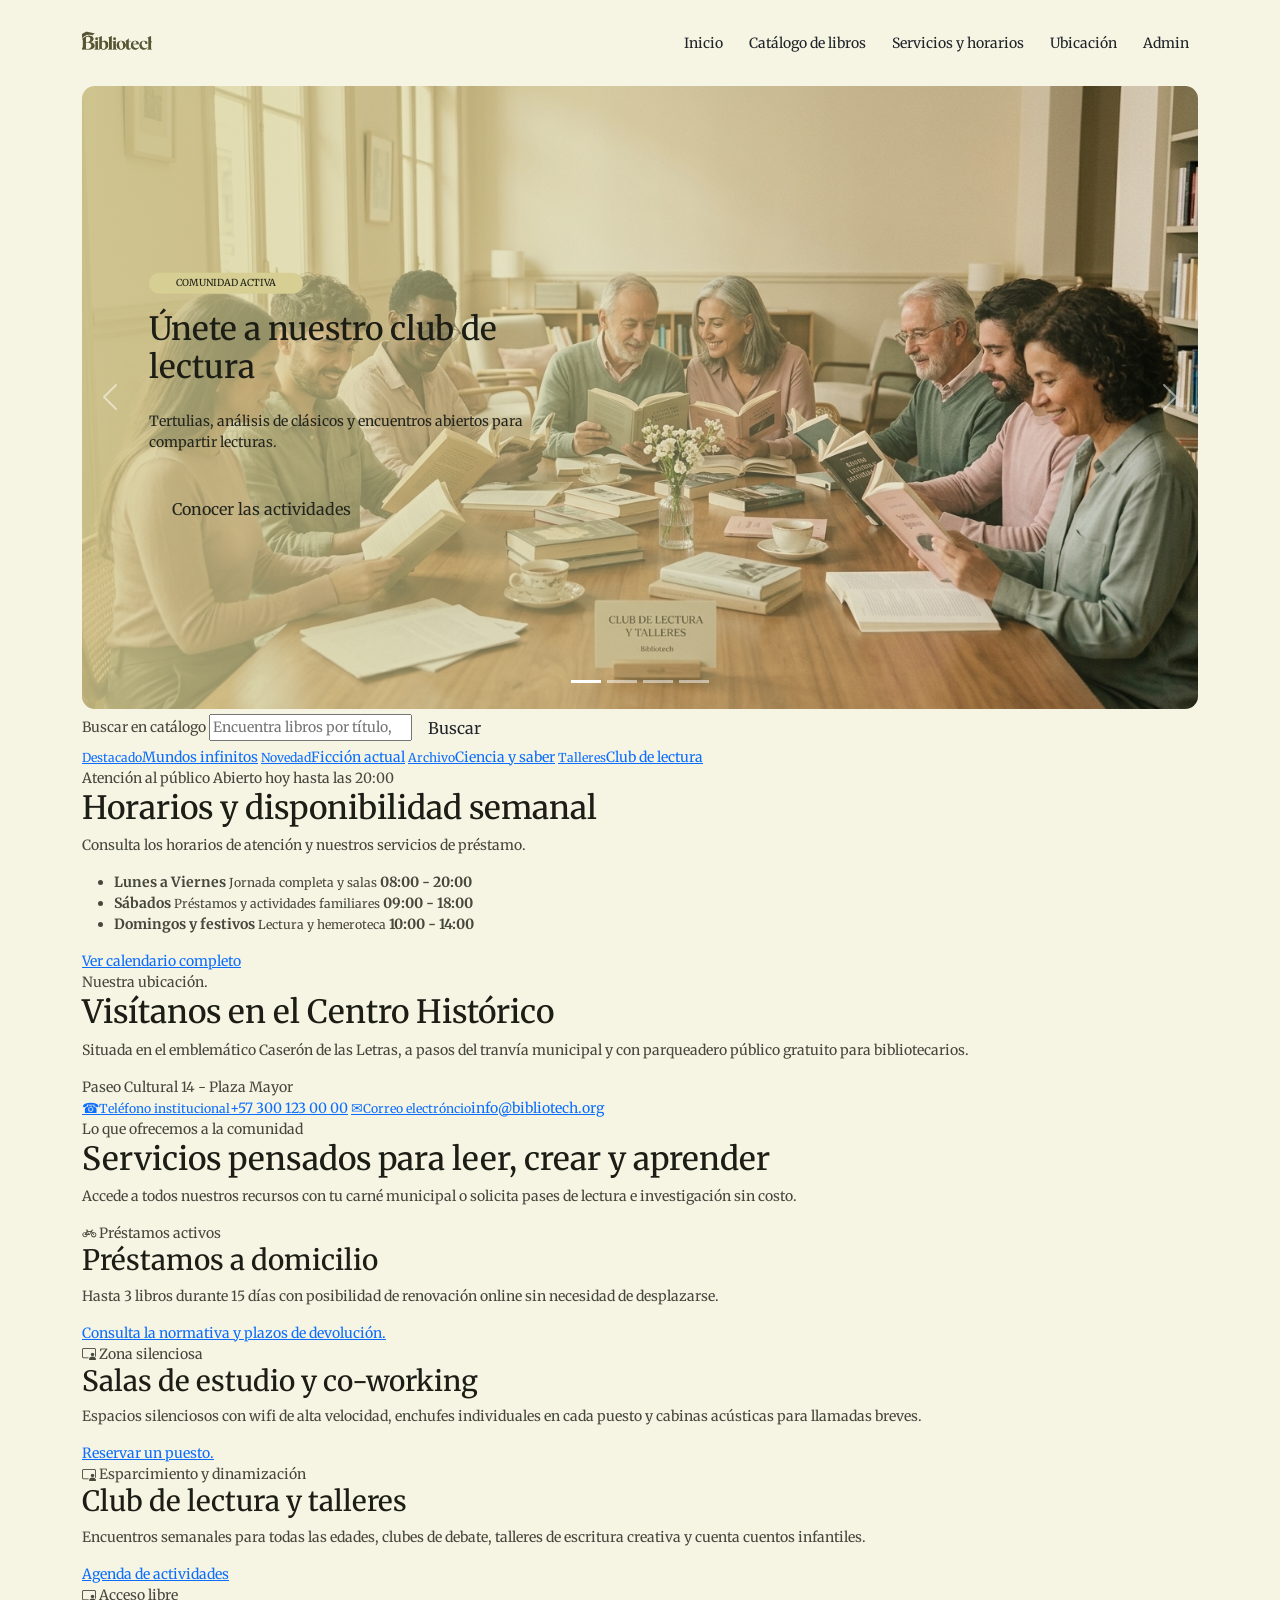
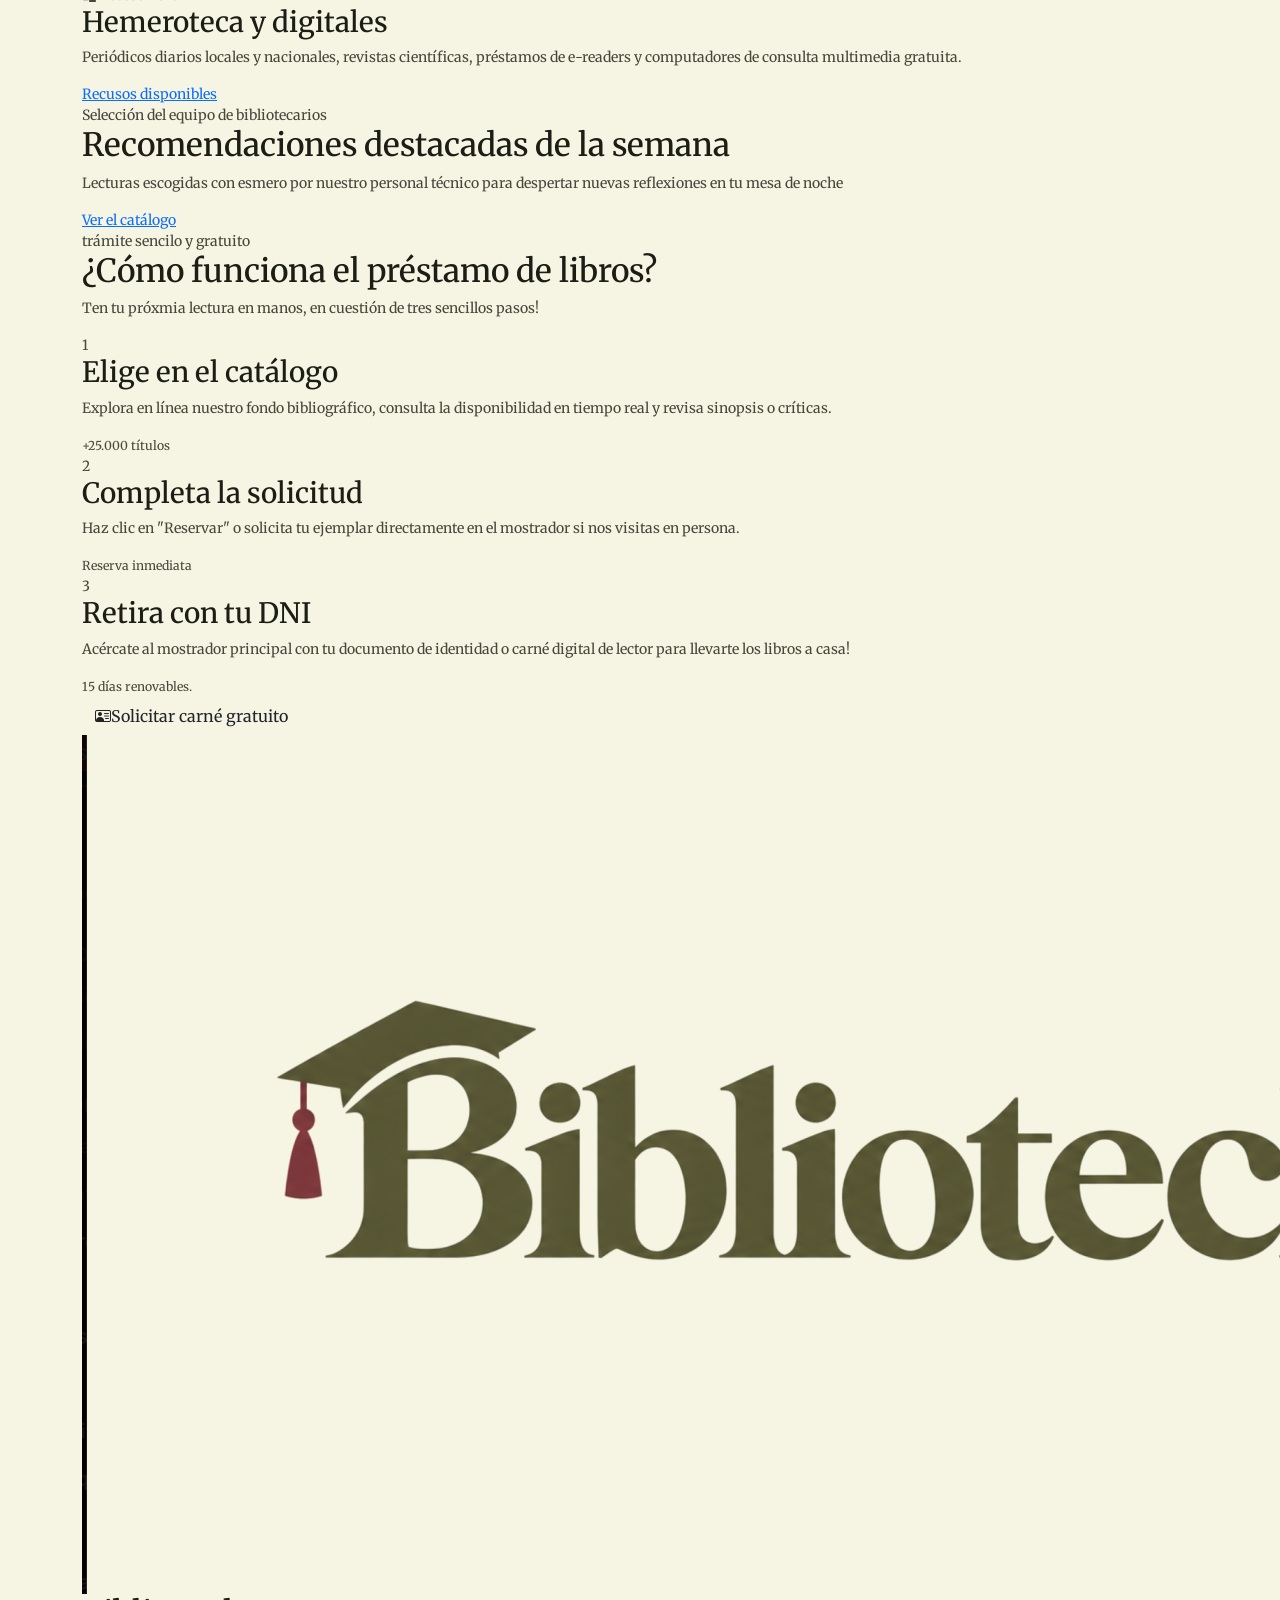
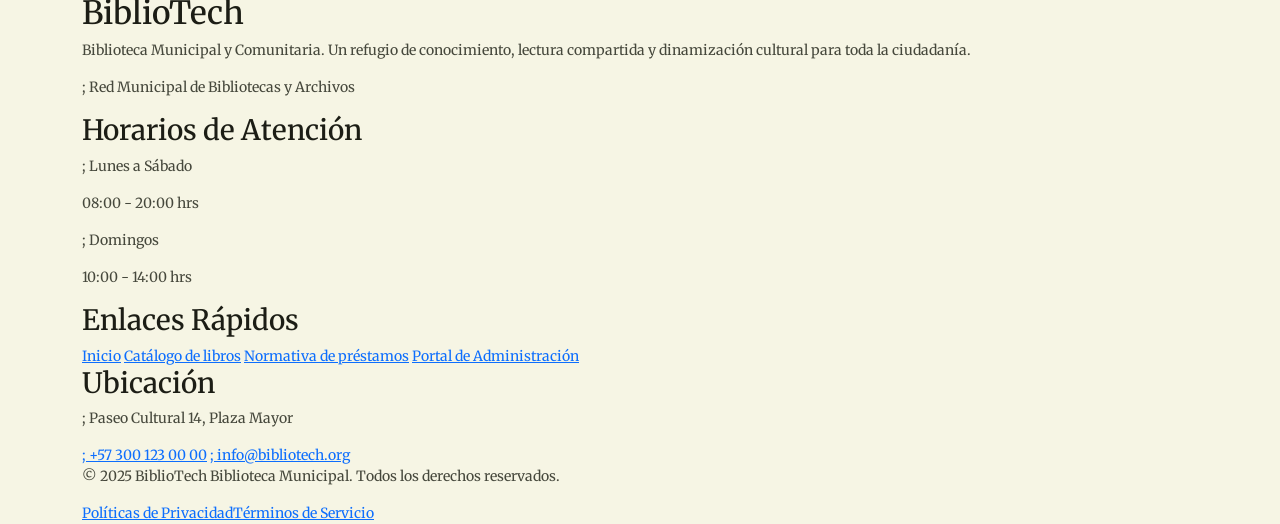
==== index.html @ 465fbd32 "styles: estilo de carrusel" ====
<!DOCTYPE html>
<html lang="es">

<head>
    <meta charset="UTF-8">
    <meta name="viewport" content="width=device-width, initial-scale=1.0">
    <meta name="description" content="Catálogo, servicios y actividades de la Biblioteca BiblioTech.">
    <link rel="stylesheet" href="https://cdn.jsdelivr.net/npm/bootstrap@5.3.8/dist/css/bootstrap.min.css">
    <link rel="stylesheet" href="https://cdn.jsdelivr.net/npm/bootstrap-icons@1.13.1/font/bootstrap-icons.min.css"><!--librería de botones-->
    <link rel="stylesheet" href="./css/index.css">
    <title>BiblioWeb | catálogo biblioteca</title>
</head>

<body>
    <header class="header">
        <nav class="navbar navbar-expand-lg">
            <div class="container">
                <a class="navbar-brand brand" href="./index.html">
                    <img src="./img/bibliotech_fondo_transparente.webp" alt="logo bibliotech">
                </a>

                <button class="navbar-toggler" type="button" data-bs-toggle="collapse"
                    data-bs-target="#navegacion-principal">
                    <span class="navbar-toggler-icon"></span><!--ICONITO DE NAVBAR-->
                </button>

                <div class="collapse navbar-collapse" id="navegacion-principal">
                    <ul class="navbar-nav ms-auto align-items-lg-center gap-lg-2">
                        <li class="nav-item">
                            <a href="#inicio" class="btn btn-sm">Inicio</a>
                        </li>
                        <li class="nav-item">
                            <a href="./pages/catalgo.html" class="btn btn-sm">Catálogo de libros</a>
                        </li>
                        <li class="nav-item">
                            <a href="#horarios" class="btn btn-sm">Servicios y horarios</a>
                        </li>
                        <li class="nav-item">
                            <a href="#ubicacion" class="btn btn-sm">Ubicación</a>
                        </li>
                        <li class="nav-item">
                            <a href="./pages/admin.html" class="btn btn-sm">Admin</a>
                        </li>
                    </ul>
                </div>
            </div>
        </nav>
    </header>

    <main>
        <section class="container seccion-ppal" id="inicio">
            <div id="carousel" data-bs-ride="carousel" class="carousel slide carousel-fade">
                <div class="carousel-indicators">
                    <button type="button" data-bs-target="#carousel" data-bs-slide-to="0" class="active" aria-current="true" aria-label="Primera imagen"></button>
                    <button type="button" data-bs-target="#carousel" data-bs-slide-to="1" aria-label="imagen 2"></button>
                    <button type="button" data-bs-target="#carousel" data-bs-slide-to="2"></button>
                    <button type="button" data-bs-target="#carousel" data-bs-slide-to="3"></button>
                    
                </div>
                <div class="carousel-inner">
                    <div class="carousel-item active">
                        <img src="./img/carrusel-i1.jpeg" alt="club de lectura" class="d-block w-100">
                        <div class="hero-contenido">
                            <span class="minititulo">Comunidad activa</span>
                            <h2>Únete a nuestro club de lectura</h2>
                            <p>Tertulias, análisis de clásicos y encuentros abiertos para compartir lecturas.</p>
                            <a href="#servicios" class="btn primary-button">Conocer las actividades</a>
                        </div>
                    </div>
                    <div class="carousel-item">
                        <img src="./img/carrusel-i2.jpeg" alt="Sala de lectura rodeada de estanterías" class="d-block w-100">
                        <div class="hero-contenido">
                            <span class="minititulo">Biblioteca para la comunidad</span>
                            <h2>Leer, aprender y compartir</h2>
                            <p>Un espacio acogedor con recursos y servicios para toda la comunidad.</p>
                            <a href="#horarios" class="btn primary-button">Consultar horarios</a>
                        </div>
                    </div>
                    <div class="carousel-item">
                        <img src="./img/carrusel-i3.jpeg" alt="Libros y una taza en una mesa de lectura" class="d-block w-100">
                        <div class="hero-contenido">
                            <span class="minititulo">Narrativa y ficción</span>
                            <h2>Grandes historias para soñar en voz alta.</h2>
                            <p>Nuevas adquisiciones literarias de autores nacionales e internacionales</p>
                            <a href="#recomendaciones" class="btn primary-button">Ver colección de ficción</a>
                        </div>
                    </div>
                    <div class="carousel-item">
                        <img src="./img/carrusel-i4.jpeg" alt="Libros abiertos en una mesa de estudio" class="d-block w-100">
                        <div class="hero-contenido">
                            <span class="minititulo">Un espacio para descubrir</span>
                            <h2>Encuentra tu próxima lectura.</h2>
                            <p>Explora el catálogo y descubre libros para todas las edades.</p>
                            <a href="#recomendaciones" class="btn primary-button">Explorar las recomendaciones</a>
                        </div>
                    </div>
                </div>

                <button class="carousel-control-prev" type="button" data-bs-target="#carousel" data-bs-slide="prev">
                    <span class="carousel-control-prev-icon" aria-hidden="true"></span>
                    
                </button>
                <button class="carousel-control-next" type="button" data-bs-target="#carousel" data-bs-slide="next">
                    <!--los data-bs-target es lo que apunta a un parámetro u otro, por ejemplo, wn este caso estamos en la sección que genera el carrusel, al principio de la sección está el parámetro data-bs-RIDE con el atributo de carousel, los data-bs-target hacen como un href cuando se le pone el # y lo refieren al ride que funciona como un id de lo que se está haciendo, idk jekj-->
                    <span class="carousel-control-next-icon" aria-hidden="true"></span>
                   
                </button>
            </div>

            <form action="./pages/catalgo.html" role="search" class="busqueda">
                <label for="catalogo" class="escondido">Buscar en catálogo</label>
                <input type="search" id="catalogo" placeholder="Encuentra libros por título, autor o materia">
                <button type="submit" class="btn primary-button">Buscar</button>
            </form>

            <div class="descubrir">
                <a href="#recomendaciones"><span><small>Destacado</small>Mundos infinitos</span></a>
                <a href="#recomendaciones"><span><small>Novedad</small>Ficción actual</span></a>
                <a href="#recomendaciones"><span><small>Archivo</small>Ciencia y saber</span></a>
                <a href="#servicios"><span><small>Talleres</small>Club de lectura</span></a>
            </div>           
        </section>

        <section class="container info" id="horarios">
            <article class="info-card">
                <div class="card-atencion-superior">
                    <span class="titulito">Atención al público</span>
                    <span class="info-estatus">Abierto hoy hasta las 20:00</span>
                    <!--Añadir estas dos líneas como span permite que en el espacio de card-atencion (el header de la tarjeta) se vean ambos en una línea, por eso mismo es que se usa span en vez de un div, por ejemplo, u otra etiqueta semántica uwu.-->
                </div>
                <h2>Horarios y disponibilidad semanal</h2>
                <p>Consulta los horarios de atención y nuestros servicios de préstamo.</p>
                <ul>
                    <li>
                        <span>
                            <strong>Lunes a Viernes</strong>
                            <small>Jornada completa y salas</small>
                        </span>
                        <strong>08:00 - 20:00</strong>
                    </li>
                    <li>
                        <span>
                            <strong>Sábados</strong>
                            <small>Préstamos y actividades familiares</small>
                        </span>
                        <strong>09:00 - 18:00</strong>
                    </li>
                    <li>
                        <span>
                            <strong>Domingos y festivos</strong>
                            <small>Lectura y hemeroteca</small>
                        </span>
                        <strong>10:00 - 14:00</strong>
                    </li>
                </ul>
                <div class="card-atencion-inferior">
                    <a href="#">Ver calendario completo</a>
                </div>
            </article>

            <article class="info-card card-d-ubicacion" id="ubicacion">
                <span class="titulito">Nuestra ubicación.</span>
                <h2>Visítanos en el Centro Histórico</h2>
                <p>Situada en el emblemático Caserón de las Letras, a pasos del tranvía municipal y con parqueadero público gratuito para bibliotecarios.</p>
                <div class="contenedor-mapa">
                    <span>Paseo Cultural 14 - Plaza Mayor</span>
                </div>
                <div class="contacto">
                    <a href="tel:+573001230000"><span class="icono-contacto">☎</span><span><small>Teléfono institucional</small>+57 300 123 00 00</span></a>
                    <a href="mailto:info@bibliotech.org"><span class="icono-contacto-mail">✉</span><span><small>Correo electróncio</small>info@bibliotech.org</span></a>
                </div>
            </article> 
        </section>

        <section class="mitad-contenido" id="servicios">
            <div class="container seccion-servicios">
                <span class="titulito">Lo que ofrecemos a la comunidad</span>
                <h2>Servicios pensados para leer, crear y aprender</h2>
                <p>Accede a todos nuestros recursos con tu carné municipal o solicita pases de lectura e investigación sin costo.</p>
                <div class="tarjetas-servicios">
                    <article class="card-servicio">
                        <span><i class="bi bi-bicycle"></i></span>
                        <span class="titulito-servicios tag-verde">Préstamos activos</span>
                        <h3>Préstamos a domicilio</h3>
                        <p>Hasta 3 libros durante 15 días con posibilidad de renovación online sin necesidad de desplazarse.</p>
                        <a href="#">Consulta la normativa y plazos de devolución.</a>
                        <!--AÑADIR UN MODAL CON NORMATIVA SIMULADAAAAAAAAAAAAAAAAAAAAAAAAAAAAAAAAAAAAAAAAAAAAAAAAAAAAAAAAAAAAAAAAAAAAAAAAAAAAAAAAAAAAAAAAAAAAAAAAAAAAAAAAAAAAAAAAAAAAAAAAAA-->
                    </article>
                    <article class="card-servicio">
                        <span><i class="bi bi-person-video3"></i></span>
                        <span class="titulito-servicios tag-amarillo">Zona silenciosa</span>
                        <h3>Salas de estudio y co-working</h3>
                        <p>Espacios silenciosos con wifi de alta velocidad, enchufes individuales en cada puesto y cabinas acústicas para llamadas breves.</p>
                        <a href="#">Reservar un puesto.</a>
                        <!--AÑADIR UN MODAL CON NORMATIVA SIMULADAAAAAAAAAAAAAAAAAAAAAAAAAAAAAAAAAAAAAAAAAAAAAAAAAAAAAAAAAAAAAAAAAAAAAAAAAAAAAAAAAAAAAAAAAAAAAAAAAAAAAAAAAAAAAAAAAAAAAAAAAA-->
                    </article>
                    <article class="card-servicio">
                        <span><i class="bi bi-person-video3"></i></span>
                        <span class="titulito-servicios tag-rosadito">Esparcimiento y dinamización</span>
                        <h3>Club de lectura y talleres</h3>
                        <p>Encuentros semanales para todas las edades, clubes de debate, talleres de escritura creativa y cuenta cuentos infantiles.</p>
                        <a href="#">Agenda de actividades</a>
                        <!--AÑADIR UN MODAL CON NORMATIVA SIMULADAAAAAAAAAAAAAAAAAAAAAAAAAAAAAAAAAAAAAAAAAAAAAAAAAAAAAAAAAAAAAAAAAAAAAAAAAAAAAAAAAAAAAAAAAAAAAAAAAAAAAAAAAAAAAAAAAAAAAAAAAA-->
                    </article>      
                    <article class="card-servicio">
                        <span><i class="bi bi-person-video3"></i></span>
                        <span class="titulito-servicios tag-nice">Acceso libre</span>
                        <h3>Hemeroteca y digitales</h3>
                        <p>Periódicos diarios locales y nacionales, revistas científicas, préstamos de e-readers y computadores de consulta multimedia gratuita.</p>
                        <a href="#">Recusos disponibles</a>
                        <!--AÑADIR UN MODAL CON NORMATIVA SIMULADAAAAAAAAAAAAAAAAAAAAAAAAAAAAAAAAAAAAAAAAAAAAAAAAAAAAAAAAAAAAAAAAAAAAAAAAAAAAAAAAAAAAAAAAAAAAAAAAAAAAAAAAAAAAAAAAAAAAAAAAAA-->
                    </article>              
                </div>
            </div>
        </section>

        <section class="container recomendaciones" id="recomendaciones">
            <span class="titulito">Selección del equipo de bibliotecarios</span>
            <div>
                <h2>Recomendaciones destacadas de la semana</h2>
                <p>Lecturas escogidas con esmero por nuestro personal técnico para despertar nuevas reflexiones en tu mesa de noche</p>
            </div>
            <a href="./pages/catalgo.html" class="link">Ver el catálogo</a>
        </section>

        <section class="container prestamos">
            <span class="titulito">trámite sencilo y gratuito</span>
            <h2>¿Cómo funciona el préstamo de libros?</h2>
            <p>Ten tu próxmia lectura en manos, en cuestión de tres sencillos pasos!</p>
            <div class="pasos">
                <article>
                    <span class="numero-paso">1</span>
                    <h3>Elige en el catálogo</h3>
                    <p>Explora en línea nuestro fondo bibliográfico, consulta la disponibilidad en tiempo real y revisa sinopsis o críticas.</p><small>+25.000 títulos</small>
                </article>
                <article>
                    <span class="numero-paso">2</span>
                    <h3>Completa la solicitud</h3>
                    <p>Haz clic en "Reservar" o solicita tu ejemplar directamente en el mostrador si nos visitas en persona.</p><small>Reserva inmediata</small>
                </article>
                <article>
                    <span class="numero-paso">3</span>
                    <h3>Retira con tu DNI</h3>
                    <p>Acércate al mostrador principal con tu documento de identidad o carné digital de lector para llevarte los libros a casa!</p><small>15 días renovables.</small>
                </article>
            </div>
            <a href="#" class="btn primary-button"><i class="bi bi-person-vcard"></i>Solicitar carné gratuito</a>
        </section>
    </main>

    <!--ARREGLAR ESTE FOOTER PARA QUE QUEDE LINDOOOOOOOOOOOOO-->
    <footer class="site-footer" id="footer">
        <div class="container">
            <div class="footer-grid">
                <div class="footer-about">
                    <h2 class="footer-brand"><img src="./img/bibliotech_fondo_transparente.webp" alt=""> BiblioTech</h2>
                    <p>Biblioteca Municipal y Comunitaria. Un refugio de conocimiento, lectura compartida y dinamización cultural para toda la ciudadanía.</p>
                    <!--Incluir un iconito de check y luego la letra a continuación-->
                    <p class="network-note">; Red Municipal de Bibliotecas y Archivos</p>
                </div>
                <div>
                    <h3>Horarios de Atención</h3>
                    <!--Iconito de reloj-->
                    <p class="footer-label">; Lunes a Sábado</p>
                    <p>08:00 - 20:00 hrs</p>
                    <!--iconito de reloj dasi-->
                    <p class="footer-label">; Domingos</p>
                    <p>10:00 - 14:00 hrs</p>
                </div>
                <div>
                    <h3>Enlaces Rápidos</h3>
                    <a href="#inicio">Inicio</a>
                    <a href="./pages/catalgo.html">Catálogo de libros</a>
                    <a href="#horarios">Normativa de préstamos</a>
                    <a href="./pages/admin.html">Portal de Administración</a>
                </div>
                <div>
                    <h3>Ubicación</h3>
                    <!--iconito de ubicación-->
                    <p>; Paseo Cultural 14, Plaza Mayor</p>
                    <!--iconito de teléfono-->
                    <a href="tel:+573001230000">; +57 300 123 00 00</a>
                    <!--iconito de mail-->
                    <a href="mailto:info@bibliotech.org">; info@bibliotech.org</a>
                </div>
            </div>
            <div class="footer-bottom">
                <!--Iconito de copyright seguido del siguiente texto-->
                <p>© 2025 BiblioTech Biblioteca Municipal. Todos los derechos reservados.</p>
                <div><a href="#">Políticas de Privacidad</a><a href="#">Términos de Servicio</a></div>
            </div>
        </div>
    </footer>

    <script src="https://cdn.jsdelivr.net/npm/bootstrap@5.3.8/dist/js/bootstrap.bundle.min.js"></script> <!--Según la guía que seguí, este script sirve para que el menú móvil y el carrusel funcionen normalmente-->
</body>

</html>
---- css/index.css ----
@import url(./base.css);

*{
    box-sizing: border-box;
}

body {
    background-color: var(--fondo-general);
    color: var(--texto-parrafos);
    font-family: var(--fuente-titulos), var(--fuente-texto);
    font-size: 14px;
}

h1,h2,h3 {
    color:var(--texto-titulos);
    font-family: var(--fuente-titulos);
    font-weight: 500;
}

p {
    color: var(--texto-parrafos);
}

.brand {
    display: inline-flex;
    align-items: center;
    gap: 0.3rem;
    color: var(--color-primario);
    font-family: var(--fuente-titulos);
    font-size: 1rem;
}

.brand:hover {
    color: var(--color-neutro);
}

.brand img {
    display: block;
    width: 70px;
    height: 60px;
    object-fit: cover;    
}

.btn.btn-sm:hover { /*--------------ESTILO COMÚN-------------*/
    background-color: var(--boton-principal);
    border-radius: 90px;
    color: var(--boton-principal-texto);
}

/*#carousel .hero-contenido {
    border-radius: 0.8rem;
    box-shadow: 0 0.5rem 1.2rem var(--color-neutro);
    overflow: hidden;
}*/

#carousel {
    border-radius: 0.8rem;
    overflow:hidden;
}

#carousel .carousel-item{
    position: relative;
}

#carousel .carousel-item::after{ /*--Este estilo otorga un efecto visual al final de cada carrusel item*/
    content:"";
    position: absolute; /*Si tuviera posición relativa no se vería el degradado */
    z-index:1;
    inset:0; /*este atributo hace el elemento ocupe todo el área que lo contiene*/
    background: linear-gradient(
        90deg,
        color-mix(in srgb, var(--color-secundario)80%, transparent) 0%,
        color-mix(in srgb, var(--color-secundario)50%, transparent) 43%,
        transparent 100%
    );
}

#carousel .hero-contenido {
    position:absolute;
    z-index:2;
    top:50%;
    left:6%;
    width: min(80%, 32rem);
    transform: translateY(-50%);
    color: var(--texto-titulos);
}

#carousel .hero-contenido .minititulo {
    font-weight: 700px;
    background-color: var(--color-secundario);
    text-transform: uppercase;
    font-size: 0.6rem;
    border-radius: 1.5rem;
    position:relative;
    z-index:2;
    top:5px;
    width: min(30%, 50rem);
    padding-top: 0.2rem;
    padding-bottom: 0.2rem;
    text-align: center;
    transform: translateY(-100%);
    color: var(--texto-titulos);
}

#carousel .hero-contenido h2{
    font-weight: 200px;
    position:relative;
    z-index:2;
    top: 20px;
    width: min(80%, 32rem);
    transform: translateY(-25%);
    color: var(--texto-titulos);
    margin-bottom: min(5%, 15rem);
}

#carousel .hero-contenido p {
    font-weight: 200px;
    position:relative;
    z-index:2;
    top: 20px;
    width: min(80%, 32rem);
    transform: translateY(-50%);
    color: var(--color-neutro);
}

#carousel .hero-contenido .btn.primary-button {
    font-weight: 777px;
    position:relative;
    z-index:2;
    top: 20px;
    left: 10%;
    /*width: min(80%, 32rem);*/
    width: auto;
    transform: translateY(-80%);
    transform: translateX(-20%);
    color: var(--color-neutro);
}

#carousel .hero-contenido .btn.primary-button:hover {
    font-weight: 888px;
    position:relative;
    z-index:2;
    top: 20px;
    left: 10%;
    width: auto;
    transform: translateY(-80%);
    transform: translateX(-20%);
    color: var(--color-secundario);
    background: linear-gradient(90deg, var(--boton-oscuro));
    border-radius: 999px;
}

.carousel-control-prev, .carousel-control-next {
    width: 5%;
}
.minititulo {
    display: inline-block;
    color: var(--boton-principal-texto);
    background-color: var(--);
}
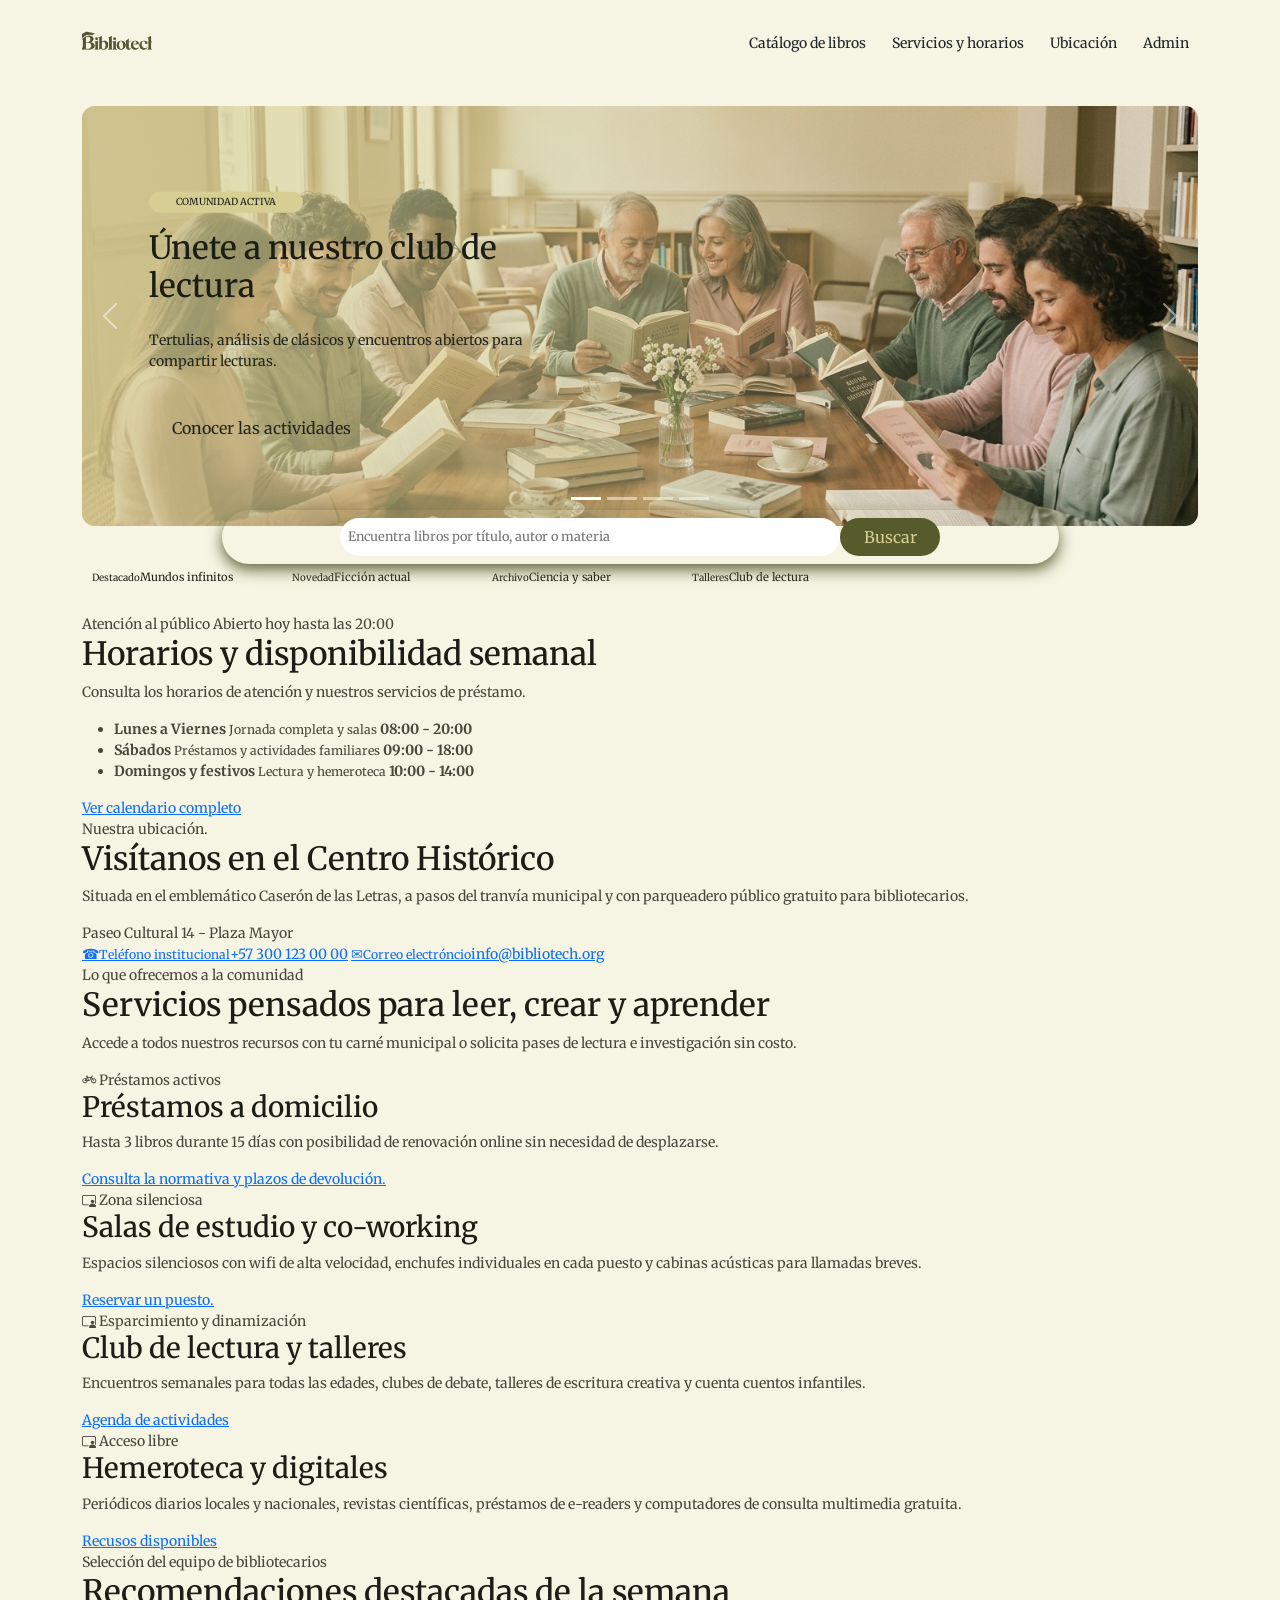
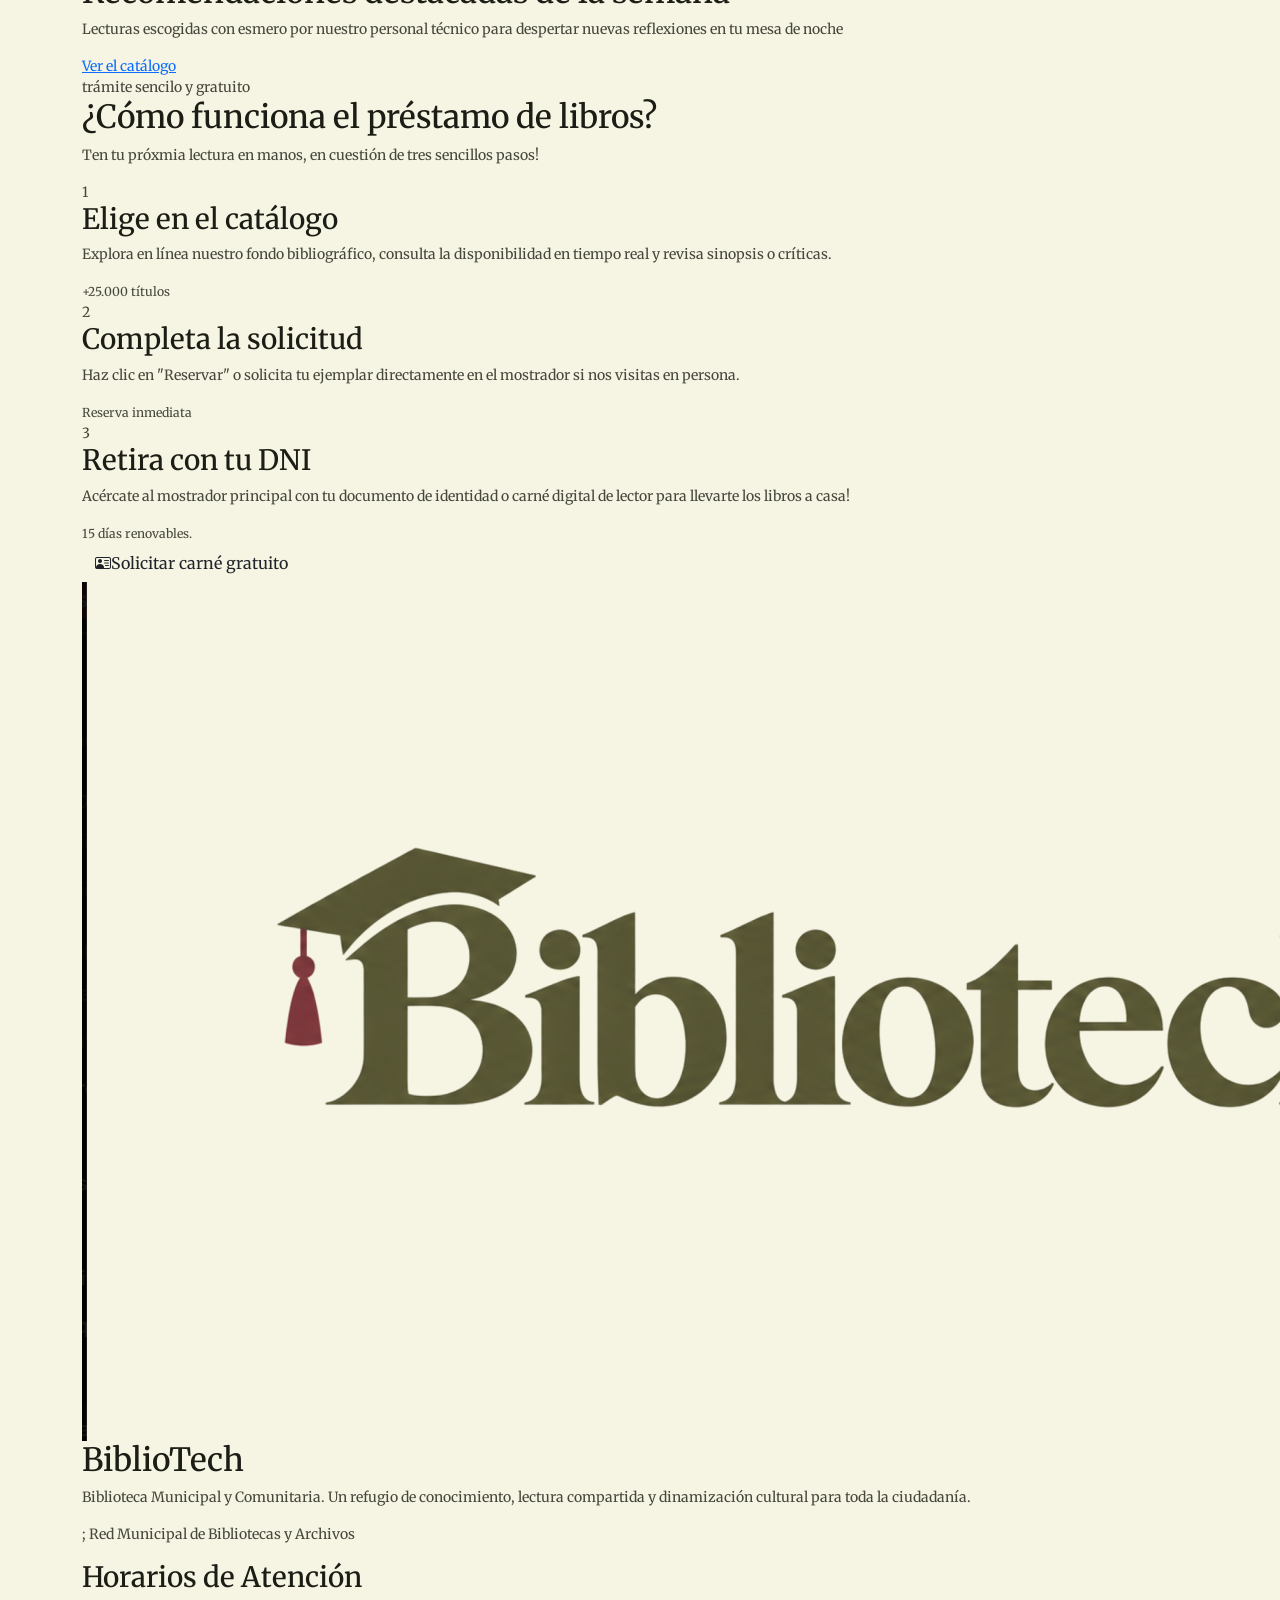
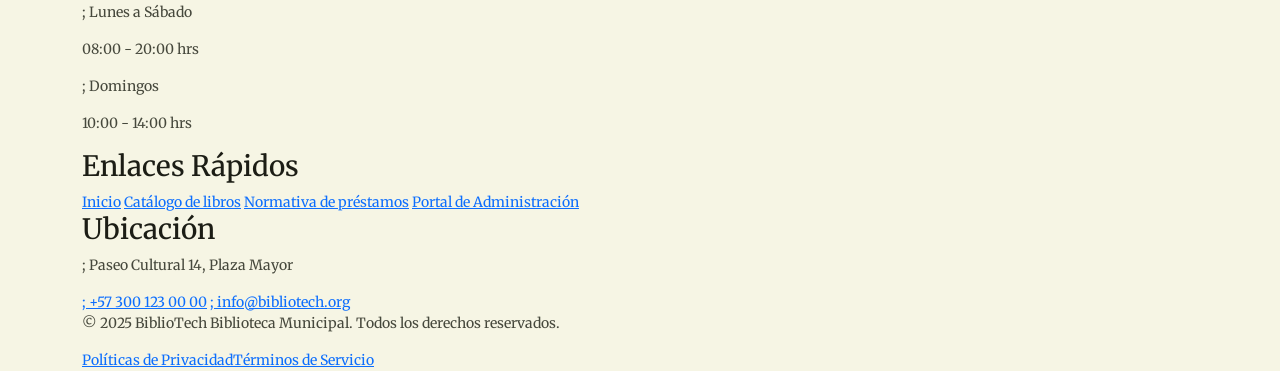
==== commit 78180769: "feat: modificar navbar de inicio" ====
--- a/index.html
+++ b/index.html
@@ -26,9 +26,9 @@
 
                 <div class="collapse navbar-collapse" id="navegacion-principal">
                     <ul class="navbar-nav ms-auto align-items-lg-center gap-lg-2">
-                        <li class="nav-item">
+                        <!--<li class="nav-item">
                             <a href="#inicio" class="btn btn-sm">Inicio</a>
-                        </li>
+                        </li>-->
                         <li class="nav-item">
                             <a href="./pages/catalgo.html" class="btn btn-sm">Catálogo de libros</a>
                         </li>
@@ -98,7 +98,7 @@
 
                 <button class="carousel-control-prev" type="button" data-bs-target="#carousel" data-bs-slide="prev">
                     <span class="carousel-control-prev-icon" aria-hidden="true"></span>
-                    
+                    <!--si este span no se escribe tal cual, no aparecerán las flechitas de control para pasar la diapositiva.-->
                 </button>
                 <button class="carousel-control-next" type="button" data-bs-target="#carousel" data-bs-slide="next">
                     <!--los data-bs-target es lo que apunta a un parámetro u otro, por ejemplo, wn este caso estamos en la sección que genera el carrusel, al principio de la sección está el parámetro data-bs-RIDE con el atributo de carousel, los data-bs-target hacen como un href cuando se le pone el # y lo refieren al ride que funciona como un id de lo que se está haciendo, idk jekj-->
@@ -108,7 +108,6 @@
             </div>
 
             <form action="./pages/catalgo.html" role="search" class="busqueda">
-                <label for="catalogo" class="escondido">Buscar en catálogo</label>
                 <input type="search" id="catalogo" placeholder="Encuentra libros por título, autor o materia">
                 <button type="submit" class="btn primary-button">Buscar</button>
             </form>
--- a/css/index.css
+++ b/css/index.css
@@ -41,6 +41,11 @@
     object-fit: cover;    
 }
 
+.seccion-ppal {
+    padding-top:1.25rem;
+    padding-bottom: 1.5rem;
+}
+
 .btn.btn-sm:hover { /*--------------ESTILO COMÚN-------------*/
     background-color: var(--boton-principal);
     border-radius: 90px;
@@ -60,6 +65,13 @@
 
 #carousel .carousel-item{
     position: relative;
+}
+
+#carousel .carousel-item img {
+    display: block;
+    width: 100%;
+    height: 420px;
+    object-fit: cover; /*este atributo mantiene las proporciones de cada imagen y recorta lo que no quepa */
 }
 
 #carousel .carousel-item::after{ /*--Este estilo otorga un efecto visual al final de cada carrusel item*/
@@ -159,3 +171,54 @@
     background-color: var(--);
 }
 
+.busqueda {
+    position: relative; /*Este atributo permite que se efectúe el z-index 3, si no se pone el position relative, aunque se ponga el z-index aún se va a ver por detrás del carrusel*/
+    z-index: 3;
+    width: 75%;
+    box-shadow: 0 0.35rem 0.9rem var(--indicador-activo);
+    margin: -1rem auto 0;
+    padding: 0.5rem;
+    border: none;
+    border-radius: 999px;
+    display: flex;
+    justify-content: center;
+}
+
+.busqueda input {
+    border: none;
+    border-radius: 999px;
+    padding: 0.5rem;
+    color: var(--color-neutro);
+    font-size: 0.8rem;
+    width: min(500px, 85%);
+}
+
+.busqueda button {
+    background-color: var(--boton-oscuro);
+    border-radius: 999px;
+    color: var(--color-secundario);
+    width: min(100px, 20%);
+}
+
+.busqueda button:hover {
+    background-color: var(--boton-principal-texto);
+    border-radius: 999px;
+    color: var(--boton-principal);
+    width: 25%;
+}
+
+.descubrir {
+    display:grid;
+    grid-template-columns: repeat(4, minmax(0, 1fr));
+    width: min(800px, 95%);
+}
+
+.descubrir a {
+    display: flex;
+    align-items: center;
+    gap: 0.45rem;
+    padding: 0.3rem 0.65rem;
+    color: var(--color-neutro);
+    font-size: 0.7rem;
+    text-decoration: none;/*VOY AQUIIIII*/
+}
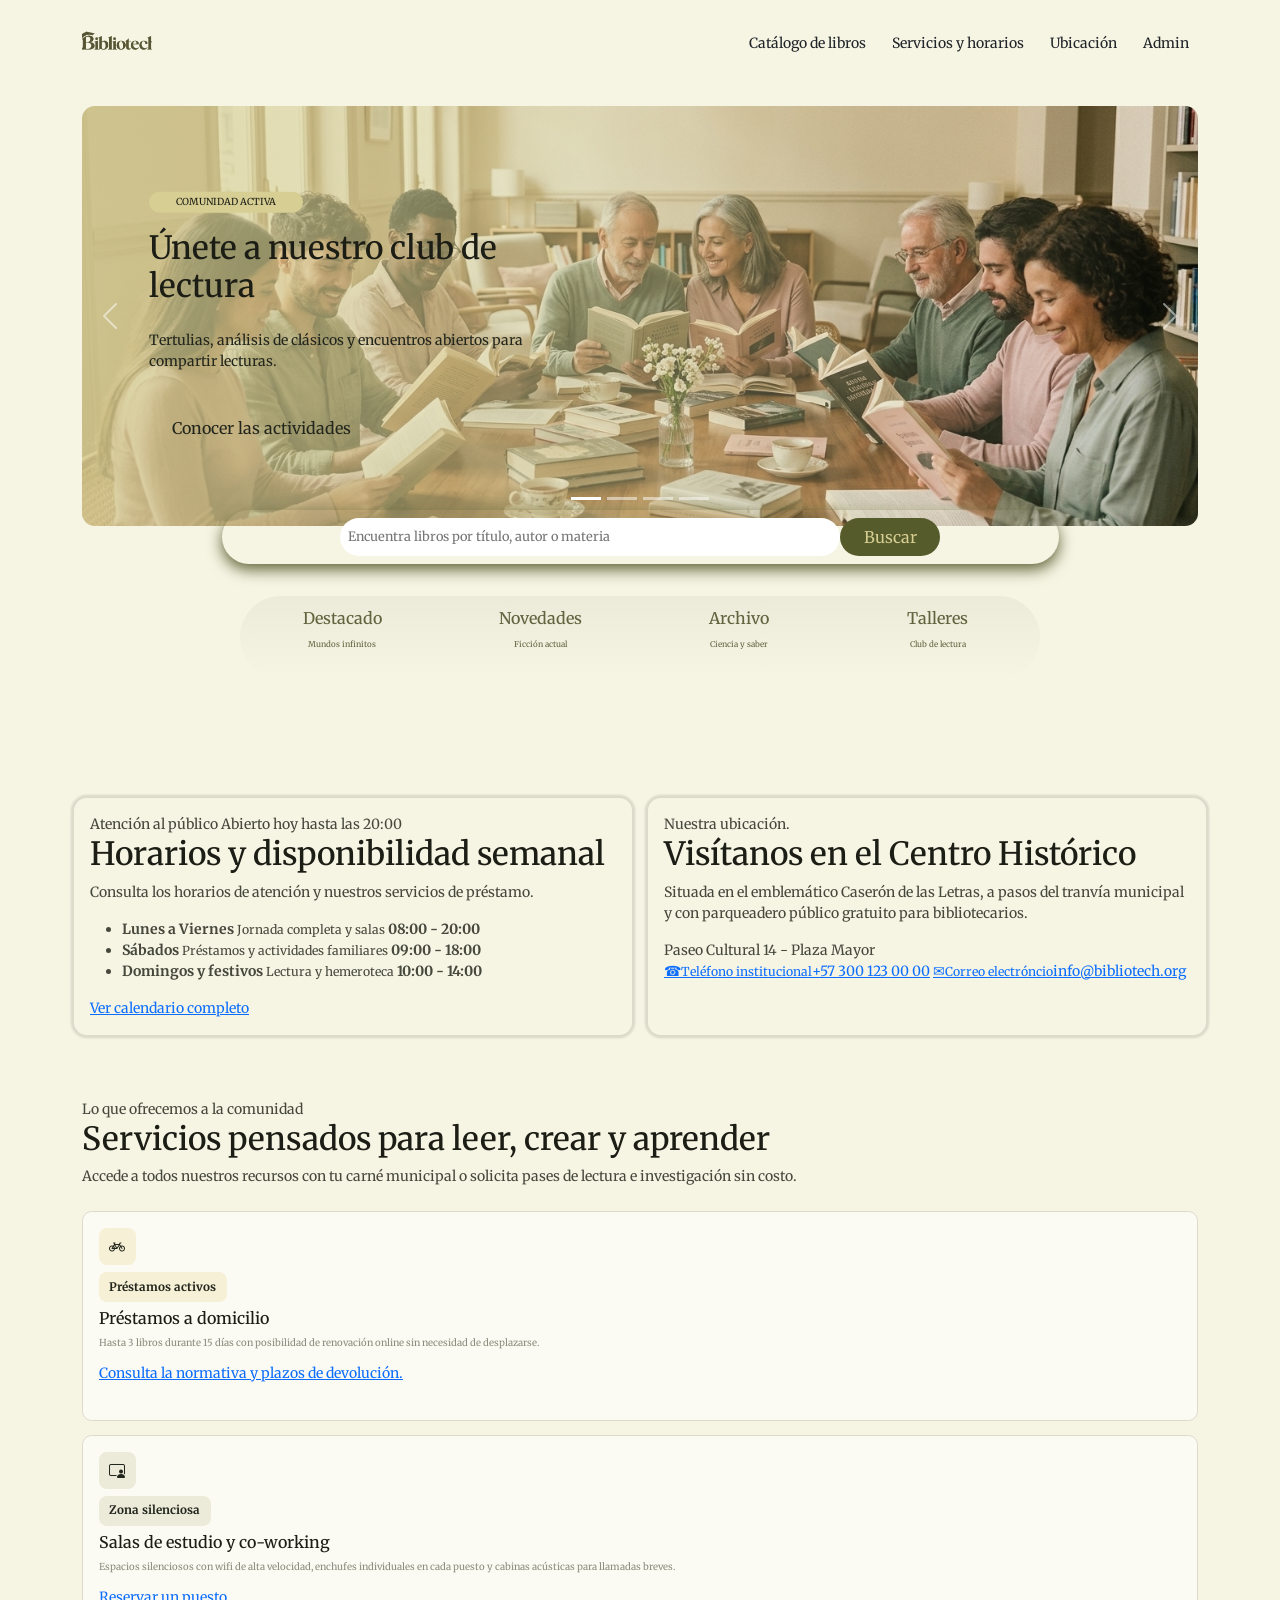
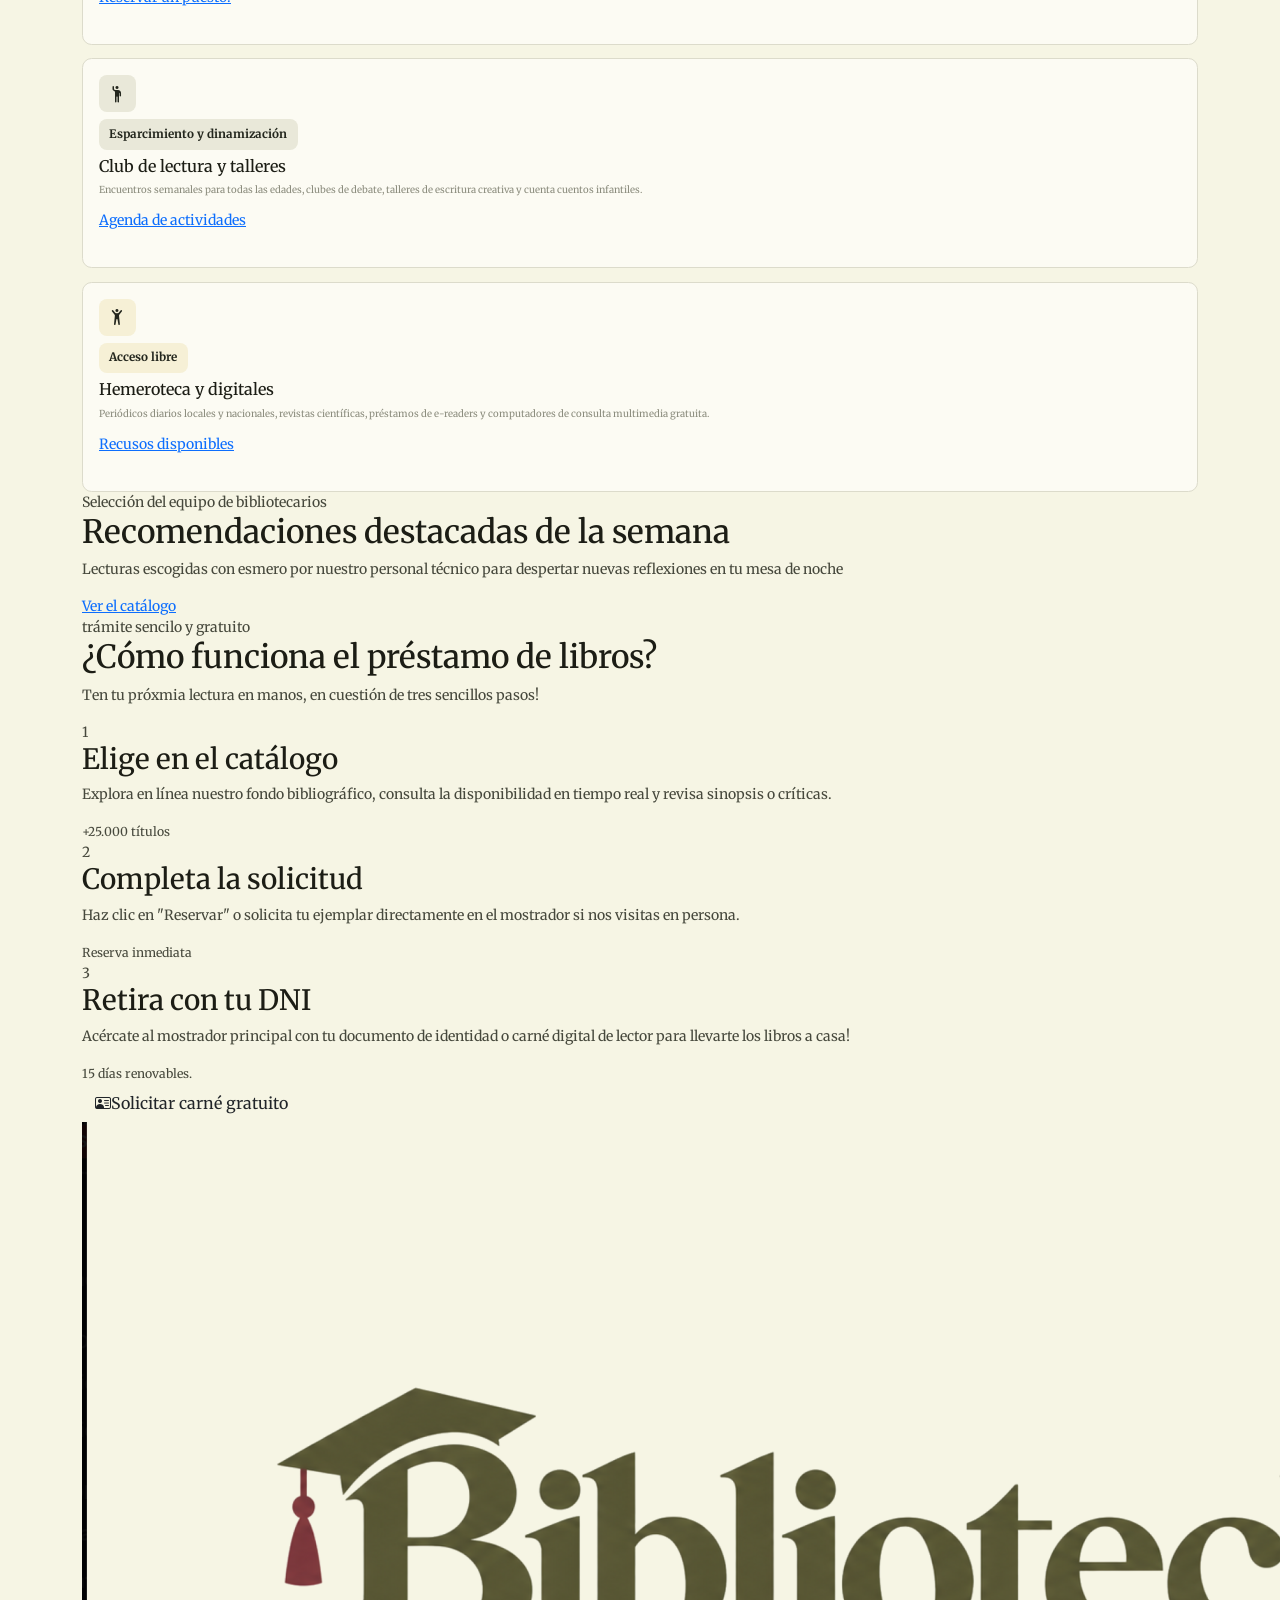
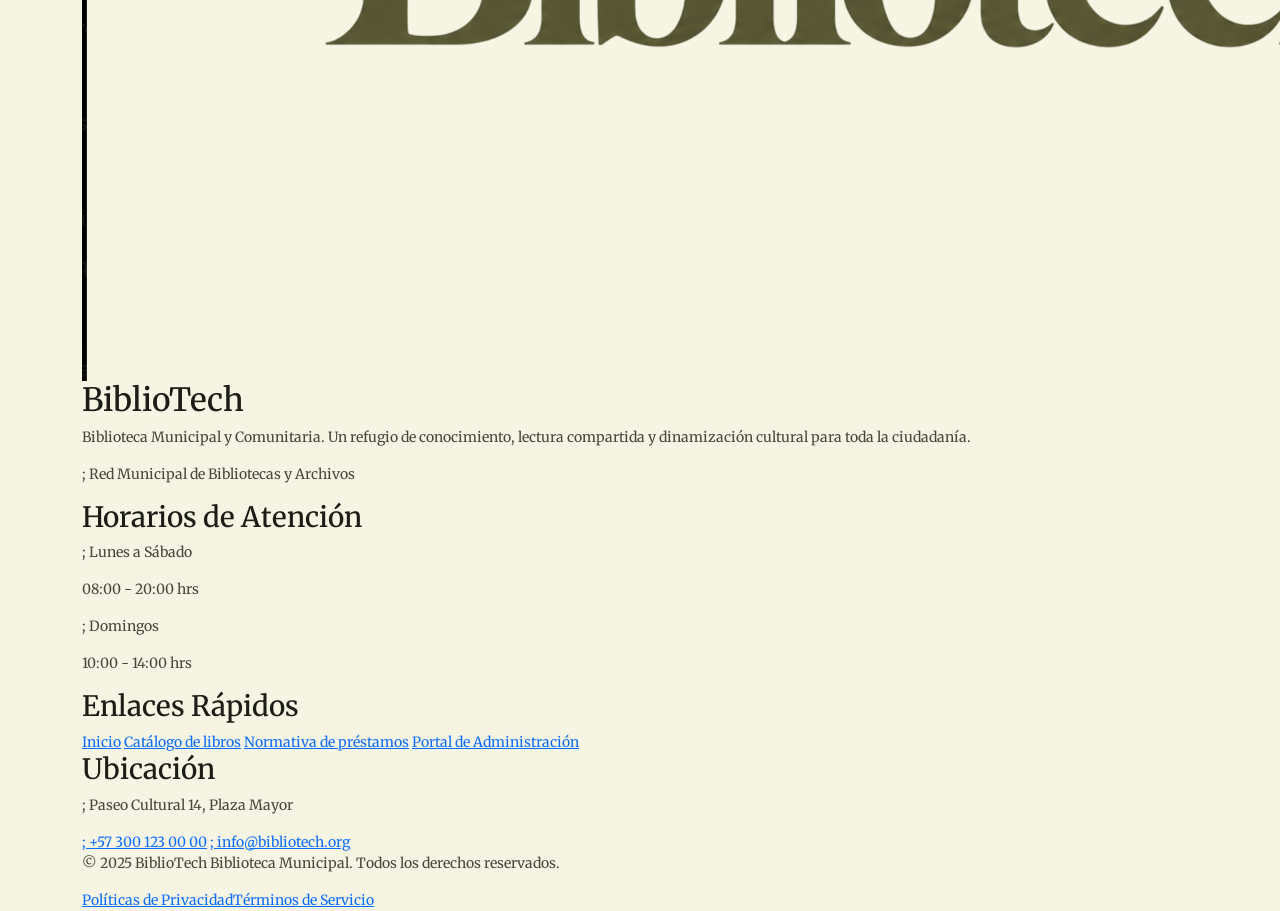
==== commit bb1c9db7: "feat: -" ====
--- a/index.html
+++ b/index.html
@@ -113,10 +113,22 @@
             </form>
 
             <div class="descubrir">
-                <a href="#recomendaciones"><span><small>Destacado</small>Mundos infinitos</span></a>
-                <a href="#recomendaciones"><span><small>Novedad</small>Ficción actual</span></a>
-                <a href="#recomendaciones"><span><small>Archivo</small>Ciencia y saber</span></a>
-                <a href="#servicios"><span><small>Talleres</small>Club de lectura</span></a>
+                <article>
+                    <a href="#recomendaciones"><h3>Destacado</h3></a>
+                    <p>Mundos infinitos</p>
+                </article>
+                <article>
+                    <a href="#recomendaciones"><h3>Novedades</h3></a>
+                    <p>Ficción actual</p>
+                </article>
+                <article>
+                    <a href="#recomendaciones"><h3>Archivo</h3></a>
+                    <p>Ciencia y saber</p>
+                </article>
+                <article>
+                    <a href="#servicios"><h3>Talleres</h3></a>
+                    <p>Club de lectura</p>
+                </article>
             </div>           
         </section>
 
@@ -178,7 +190,7 @@
                 <p>Accede a todos nuestros recursos con tu carné municipal o solicita pases de lectura e investigación sin costo.</p>
                 <div class="tarjetas-servicios">
                     <article class="card-servicio">
-                        <span><i class="bi bi-bicycle"></i></span>
+                        <span class="iconos"><i class="bi bi-bicycle"></i></span>
                         <span class="titulito-servicios tag-verde">Préstamos activos</span>
                         <h3>Préstamos a domicilio</h3>
                         <p>Hasta 3 libros durante 15 días con posibilidad de renovación online sin necesidad de desplazarse.</p>
@@ -186,7 +198,7 @@
                         <!--AÑADIR UN MODAL CON NORMATIVA SIMULADAAAAAAAAAAAAAAAAAAAAAAAAAAAAAAAAAAAAAAAAAAAAAAAAAAAAAAAAAAAAAAAAAAAAAAAAAAAAAAAAAAAAAAAAAAAAAAAAAAAAAAAAAAAAAAAAAAAAAAAAAA-->
                     </article>
                     <article class="card-servicio">
-                        <span><i class="bi bi-person-video3"></i></span>
+                        <span class="iconos"><i class="bi bi-person-video3"></i></span>
                         <span class="titulito-servicios tag-amarillo">Zona silenciosa</span>
                         <h3>Salas de estudio y co-working</h3>
                         <p>Espacios silenciosos con wifi de alta velocidad, enchufes individuales en cada puesto y cabinas acústicas para llamadas breves.</p>
@@ -194,7 +206,7 @@
                         <!--AÑADIR UN MODAL CON NORMATIVA SIMULADAAAAAAAAAAAAAAAAAAAAAAAAAAAAAAAAAAAAAAAAAAAAAAAAAAAAAAAAAAAAAAAAAAAAAAAAAAAAAAAAAAAAAAAAAAAAAAAAAAAAAAAAAAAAAAAAAAAAAAAAAA-->
                     </article>
                     <article class="card-servicio">
-                        <span><i class="bi bi-person-video3"></i></span>
+                        <span class="iconos"><i class="bi bi-person-raised-hand"></i></span>
                         <span class="titulito-servicios tag-rosadito">Esparcimiento y dinamización</span>
                         <h3>Club de lectura y talleres</h3>
                         <p>Encuentros semanales para todas las edades, clubes de debate, talleres de escritura creativa y cuenta cuentos infantiles.</p>
@@ -202,7 +214,7 @@
                         <!--AÑADIR UN MODAL CON NORMATIVA SIMULADAAAAAAAAAAAAAAAAAAAAAAAAAAAAAAAAAAAAAAAAAAAAAAAAAAAAAAAAAAAAAAAAAAAAAAAAAAAAAAAAAAAAAAAAAAAAAAAAAAAAAAAAAAAAAAAAAAAAAAAAAA-->
                     </article>      
                     <article class="card-servicio">
-                        <span><i class="bi bi-person-video3"></i></span>
+                        <span class="iconos"><i class="bi bi-person-arms-up"></i></span>
                         <span class="titulito-servicios tag-nice">Acceso libre</span>
                         <h3>Hemeroteca y digitales</h3>
                         <p>Periódicos diarios locales y nacionales, revistas científicas, préstamos de e-readers y computadores de consulta multimedia gratuita.</p>
--- a/css/index.css
+++ b/css/index.css
@@ -181,7 +181,7 @@
     border: none;
     border-radius: 999px;
     display: flex;
-    justify-content: center;
+    justify-content: center; /*Si no se invoca el display flex antes de esta instrucción, no funciona D: */
 }
 
 .busqueda input {
@@ -208,17 +208,158 @@
 }
 
 .descubrir {
+    margin: 2rem auto;
     display:grid;
     grid-template-columns: repeat(4, minmax(0, 1fr));
     width: min(800px, 95%);
-}
-
-.descubrir a {
+    border-radius: 99px;
+    background: linear-gradient(var(--fondo-etiquetas), var(--fondo-general));
+    padding: 0.5rem 0.2rem;
+}
+
+.descubrir article{
+    width: 100%;
+    text-align: center;
+}
+.descubrir article h3 {
     display: flex;
     align-items: center;
-    gap: 0.45rem;
+    gap: 0.5rem;
     padding: 0.3rem 0.65rem;
     color: var(--color-neutro);
-    font-size: 0.7rem;
-    text-decoration: none;/*VOY AQUIIIII*/
+    font-size: medium;
+    color: var(--boton-principal);
+    justify-content: center;
+    margin-inline: auto;
+}
+
+.descubrir article h3:hover {
+    display: flex;
+    align-items: center;
+    gap: 0.5rem;
+    padding: 0.3rem 0.65rem;
+    color: var(--color-neutro);
+    font-size: small;
+    color: var(--boton-principal-texto);
+    background-color: var(--boton-principal);
+    width: 100px;
+    border-radius: 999px;
+    transition: 1s;
+}
+
+.descubrir article a {
+    display:block;
+    text-decoration: none;
+}
+
+.descubrir article a:hover h3 {
+    width: 100px;
+    justify-content: center;
+}
+
+.descubrir article p {
+    display: flex;
+    align-items: center;
+    gap: 0.5rem;
+    padding: 0.3rem 0.65rem;
+    color: var(--color-neutro);
+    font-size: 0.5rem;
+    color: var(--boton-principal);
+    margin-top: -0.5rem;
+    justify-content: center;
+}
+
+.info {
+    display:grid;
+    grid-template-columns: repeat(2, minmax(0,1fr));
+    gap: 1rem;
+    padding: 1rem 0.25rem;
+    margin-top: 3rem;
+    margin-bottom: 3rem;
+}
+
+/*SECCIÓN DE INFORMACIÓNNNNNNNNNNNNNN*/
+.info-card {
+    min-width: 0;
+    padding: 1rem;
+    box-shadow: 0 0 0.12rem 0.2rem var(--borde);/*VOY AQUIIIIII*/
+    border: none;
+    border-radius: 0.8rem;
+}
+
+/*SECCIÓN DE SERVICIOOOOOOOOOOOOOOOSSSS*/
+
+.tarjetas-servicios {
+    display:grid;
+    grid-template-columns: repeat(4, minmax (0, 1fr));
+    gap: 0.85rem;
+    margin-top: 1.5rem;
+}
+
+.card-servicio {
+    display:flex;
+    min-height: 210px;
+    flex-direction: column;
+    align-items: flex-start;
+    padding: 1rem;
+    border: 1px solid var(--borde);
+    border-radius: 0.6rem;
+    background: var(--fondo-tarjetas);
+}
+
+.card-servicio .iconos {
+    display: grid;
+    width: 2.1rem;
+    height: 2.1rem;
+    margin-bottom: 0.65rem;
+    place-items: center;
+    border-radius: 0.45rem;
+    color: var(--color-primario);
+    font-size: 1rem;
+}
+
+.bi.bi-bicycle, .titulito-servicios.tag-verde {
+    padding: 0.4rem 0.65rem;
+    border-radius: 0.5rem;
+    background: var(--fondo-avisos);
+    color: var(--color-neutro);
+}
+
+.bi.bi-person-video3, .titulito-servicios.tag-amarillo {
+    padding: 0.4rem 0.65rem;
+    border-radius: 0.5rem;
+    background: var(--fondo-etiquetas);
+    color: var(--color-neutro);
+}
+
+.bi.bi-person-raised-hand, .titulito-servicios.tag-rosadito {
+    padding: 0.4rem 0.65rem;
+    border-radius: 0.5rem;
+    background: var(--fondo-panel-lateral);
+    color: var(--color-neutro);
+}
+
+.bi.bi-person-arms-up, .titulito-servicios.tag-nice {
+    padding: 0.4rem 0.65rem;
+    border-radius: 0.5rem;
+    background: var(--fondo-avisos);
+    color: var(--color-neutro);
+}
+
+.titulito-servicios {
+    font-size: smaller;
+    font-weight: bold;
+}
+
+.card-servicio h3 {
+    margin: 0.5rem 0 0.5rem; /*EL ORDEN DE LOS VALORES ES: MARGEN ARRIBA, IZQUIERDA/DERECHA, FINALMENTE ABAJO*/
+    font-size: 1rem;
+    line-height: 1.1;
+}
+
+.card-servicio p {
+    margin-bottom: 0.8rem;
+    font-size: 0.6rem;
+    line-height: 1.5;
+    color: var(--texto-placeholder);
 }
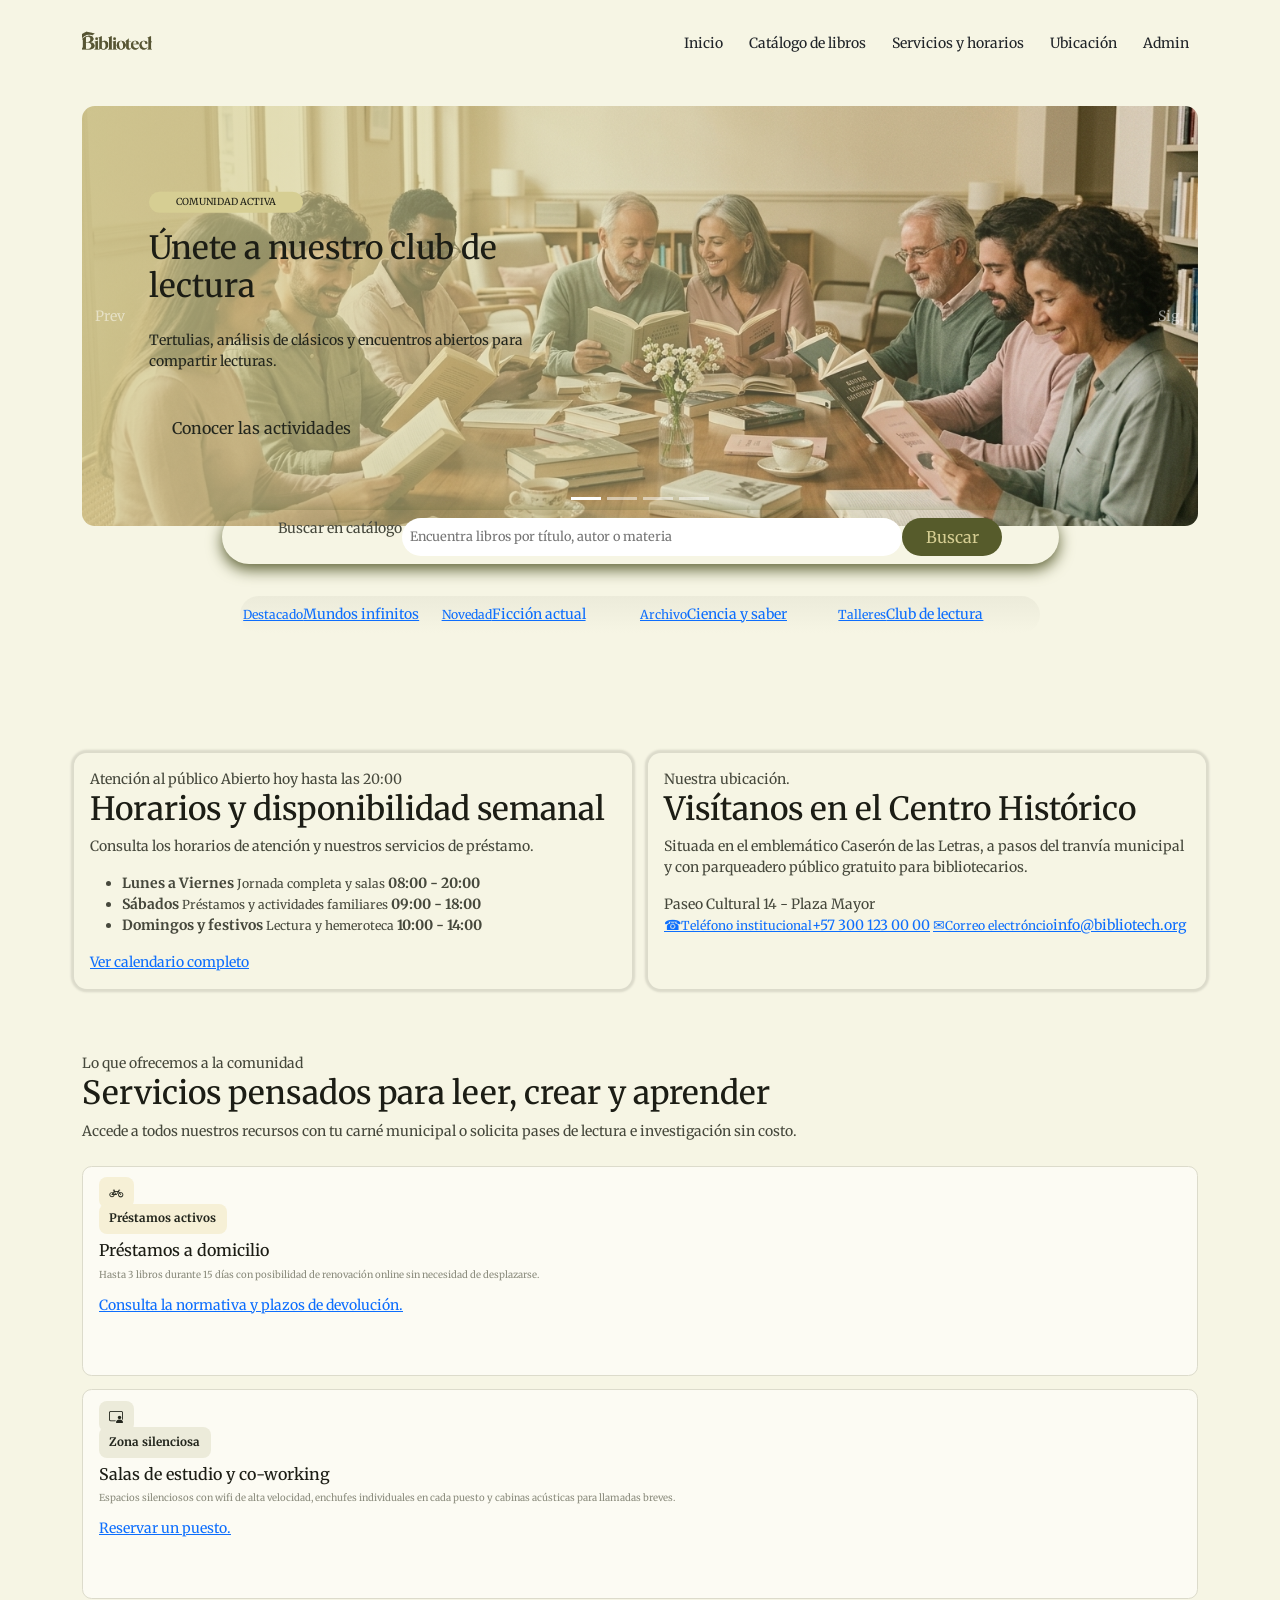
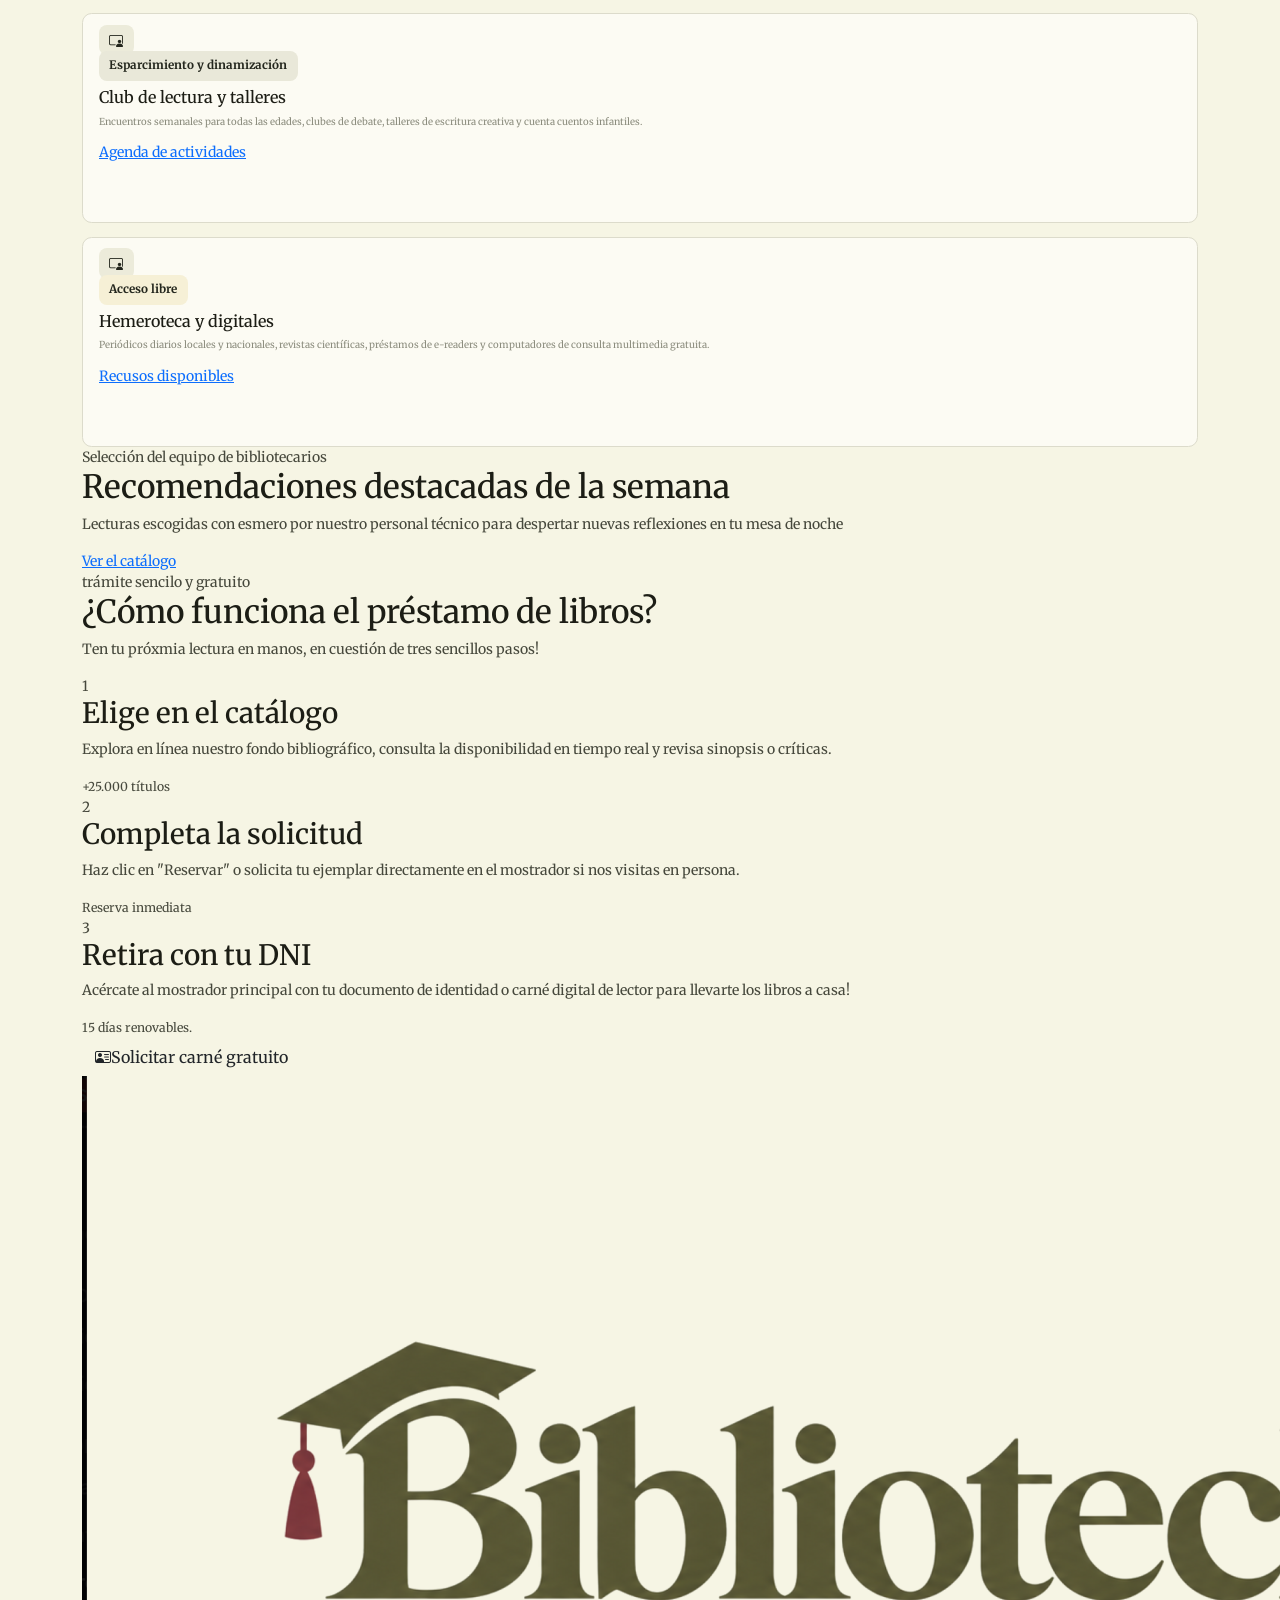
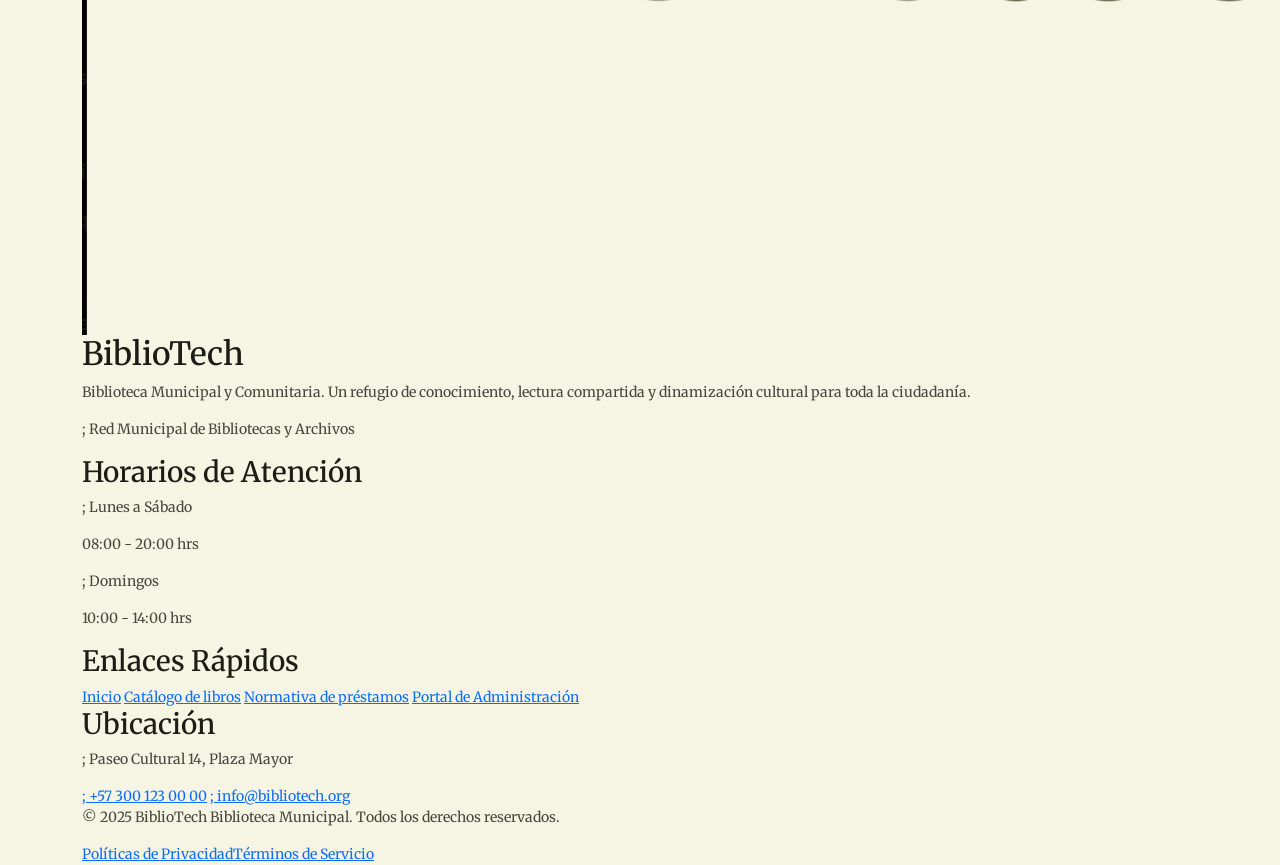
==== commit 363eb363: "feat:estilos" ====
--- a/index.html
+++ b/index.html
@@ -26,9 +26,9 @@
 
                 <div class="collapse navbar-collapse" id="navegacion-principal">
                     <ul class="navbar-nav ms-auto align-items-lg-center gap-lg-2">
-                        <!--<li class="nav-item">
+                        <li class="nav-item">
                             <a href="#inicio" class="btn btn-sm">Inicio</a>
-                        </li>-->
+                        </li>
                         <li class="nav-item">
                             <a href="./pages/catalgo.html" class="btn btn-sm">Catálogo de libros</a>
                         </li>
@@ -97,38 +97,27 @@
                 </div>
 
                 <button class="carousel-control-prev" type="button" data-bs-target="#carousel" data-bs-slide="prev">
-                    <span class="carousel-control-prev-icon" aria-hidden="true"></span>
-                    <!--si este span no se escribe tal cual, no aparecerán las flechitas de control para pasar la diapositiva.-->
+                    <span class="carrusel-prev-icon" aria-hidden="true"></span>
+                    <span class="escondido">Prev</span>
                 </button>
                 <button class="carousel-control-next" type="button" data-bs-target="#carousel" data-bs-slide="next">
                     <!--los data-bs-target es lo que apunta a un parámetro u otro, por ejemplo, wn este caso estamos en la sección que genera el carrusel, al principio de la sección está el parámetro data-bs-RIDE con el atributo de carousel, los data-bs-target hacen como un href cuando se le pone el # y lo refieren al ride que funciona como un id de lo que se está haciendo, idk jekj-->
-                    <span class="carousel-control-next-icon" aria-hidden="true"></span>
-                   
+                    <span class="carrusel-next-icon" aria-hidden="true"></span>
+                    <span class="escondido">Sig.</span>
                 </button>
             </div>
 
             <form action="./pages/catalgo.html" role="search" class="busqueda">
+                <label for="catalogo" class="escondido">Buscar en catálogo</label>
                 <input type="search" id="catalogo" placeholder="Encuentra libros por título, autor o materia">
                 <button type="submit" class="btn primary-button">Buscar</button>
             </form>
 
             <div class="descubrir">
-                <article>
-                    <a href="#recomendaciones"><h3>Destacado</h3></a>
-                    <p>Mundos infinitos</p>
-                </article>
-                <article>
-                    <a href="#recomendaciones"><h3>Novedades</h3></a>
-                    <p>Ficción actual</p>
-                </article>
-                <article>
-                    <a href="#recomendaciones"><h3>Archivo</h3></a>
-                    <p>Ciencia y saber</p>
-                </article>
-                <article>
-                    <a href="#servicios"><h3>Talleres</h3></a>
-                    <p>Club de lectura</p>
-                </article>
+                <a href="#recomendaciones"><span><small>Destacado</small>Mundos infinitos</span></a>
+                <a href="#recomendaciones"><span><small>Novedad</small>Ficción actual</span></a>
+                <a href="#recomendaciones"><span><small>Archivo</small>Ciencia y saber</span></a>
+                <a href="#servicios"><span><small>Talleres</small>Club de lectura</span></a>
             </div>           
         </section>
 
@@ -190,7 +179,7 @@
                 <p>Accede a todos nuestros recursos con tu carné municipal o solicita pases de lectura e investigación sin costo.</p>
                 <div class="tarjetas-servicios">
                     <article class="card-servicio">
-                        <span class="iconos"><i class="bi bi-bicycle"></i></span>
+                        <span><i class="bi bi-bicycle"></i></span>
                         <span class="titulito-servicios tag-verde">Préstamos activos</span>
                         <h3>Préstamos a domicilio</h3>
                         <p>Hasta 3 libros durante 15 días con posibilidad de renovación online sin necesidad de desplazarse.</p>
@@ -198,7 +187,7 @@
                         <!--AÑADIR UN MODAL CON NORMATIVA SIMULADAAAAAAAAAAAAAAAAAAAAAAAAAAAAAAAAAAAAAAAAAAAAAAAAAAAAAAAAAAAAAAAAAAAAAAAAAAAAAAAAAAAAAAAAAAAAAAAAAAAAAAAAAAAAAAAAAAAAAAAAAA-->
                     </article>
                     <article class="card-servicio">
-                        <span class="iconos"><i class="bi bi-person-video3"></i></span>
+                        <span><i class="bi bi-person-video3"></i></span>
                         <span class="titulito-servicios tag-amarillo">Zona silenciosa</span>
                         <h3>Salas de estudio y co-working</h3>
                         <p>Espacios silenciosos con wifi de alta velocidad, enchufes individuales en cada puesto y cabinas acústicas para llamadas breves.</p>
@@ -206,7 +195,7 @@
                         <!--AÑADIR UN MODAL CON NORMATIVA SIMULADAAAAAAAAAAAAAAAAAAAAAAAAAAAAAAAAAAAAAAAAAAAAAAAAAAAAAAAAAAAAAAAAAAAAAAAAAAAAAAAAAAAAAAAAAAAAAAAAAAAAAAAAAAAAAAAAAAAAAAAAAA-->
                     </article>
                     <article class="card-servicio">
-                        <span class="iconos"><i class="bi bi-person-raised-hand"></i></span>
+                        <span><i class="bi bi-person-video3"></i></span>
                         <span class="titulito-servicios tag-rosadito">Esparcimiento y dinamización</span>
                         <h3>Club de lectura y talleres</h3>
                         <p>Encuentros semanales para todas las edades, clubes de debate, talleres de escritura creativa y cuenta cuentos infantiles.</p>
@@ -214,7 +203,7 @@
                         <!--AÑADIR UN MODAL CON NORMATIVA SIMULADAAAAAAAAAAAAAAAAAAAAAAAAAAAAAAAAAAAAAAAAAAAAAAAAAAAAAAAAAAAAAAAAAAAAAAAAAAAAAAAAAAAAAAAAAAAAAAAAAAAAAAAAAAAAAAAAAAAAAAAAAA-->
                     </article>      
                     <article class="card-servicio">
-                        <span class="iconos"><i class="bi bi-person-arms-up"></i></span>
+                        <span><i class="bi bi-person-video3"></i></span>
                         <span class="titulito-servicios tag-nice">Acceso libre</span>
                         <h3>Hemeroteca y digitales</h3>
                         <p>Periódicos diarios locales y nacionales, revistas científicas, préstamos de e-readers y computadores de consulta multimedia gratuita.</p>
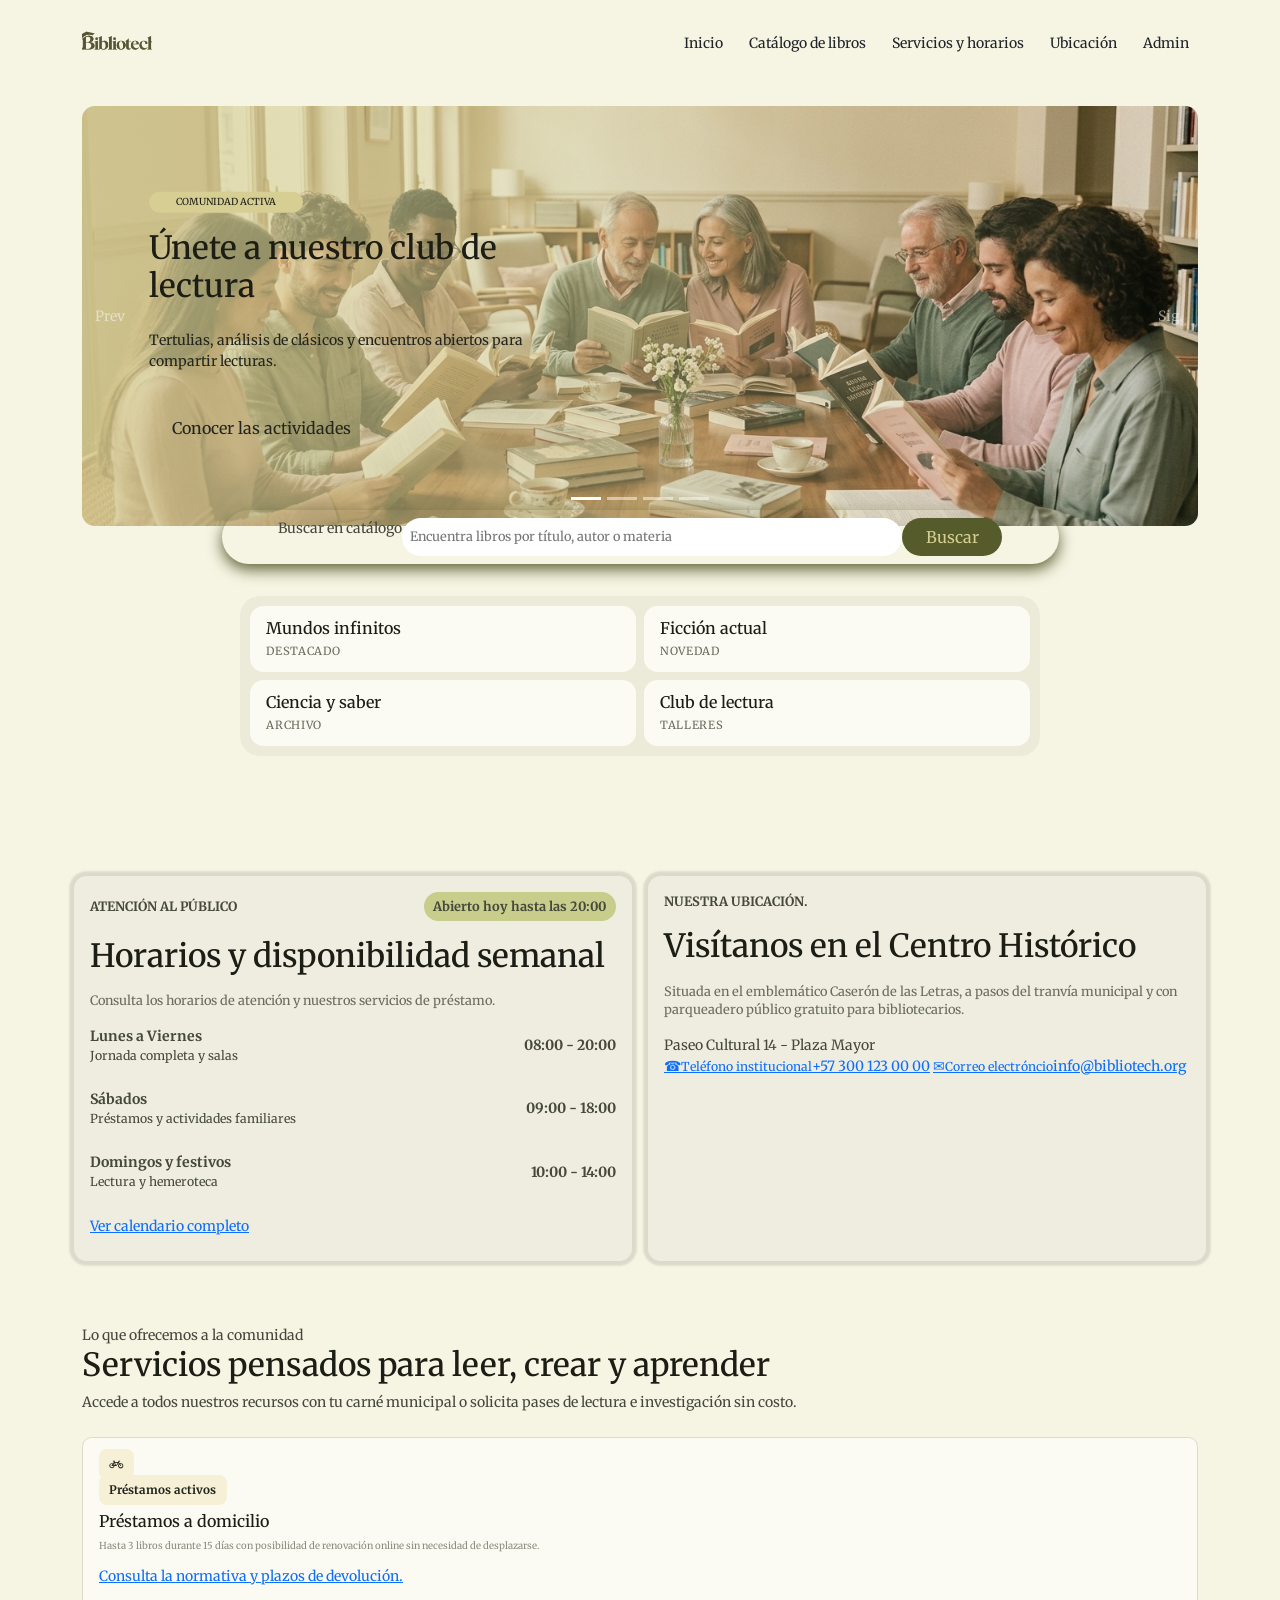
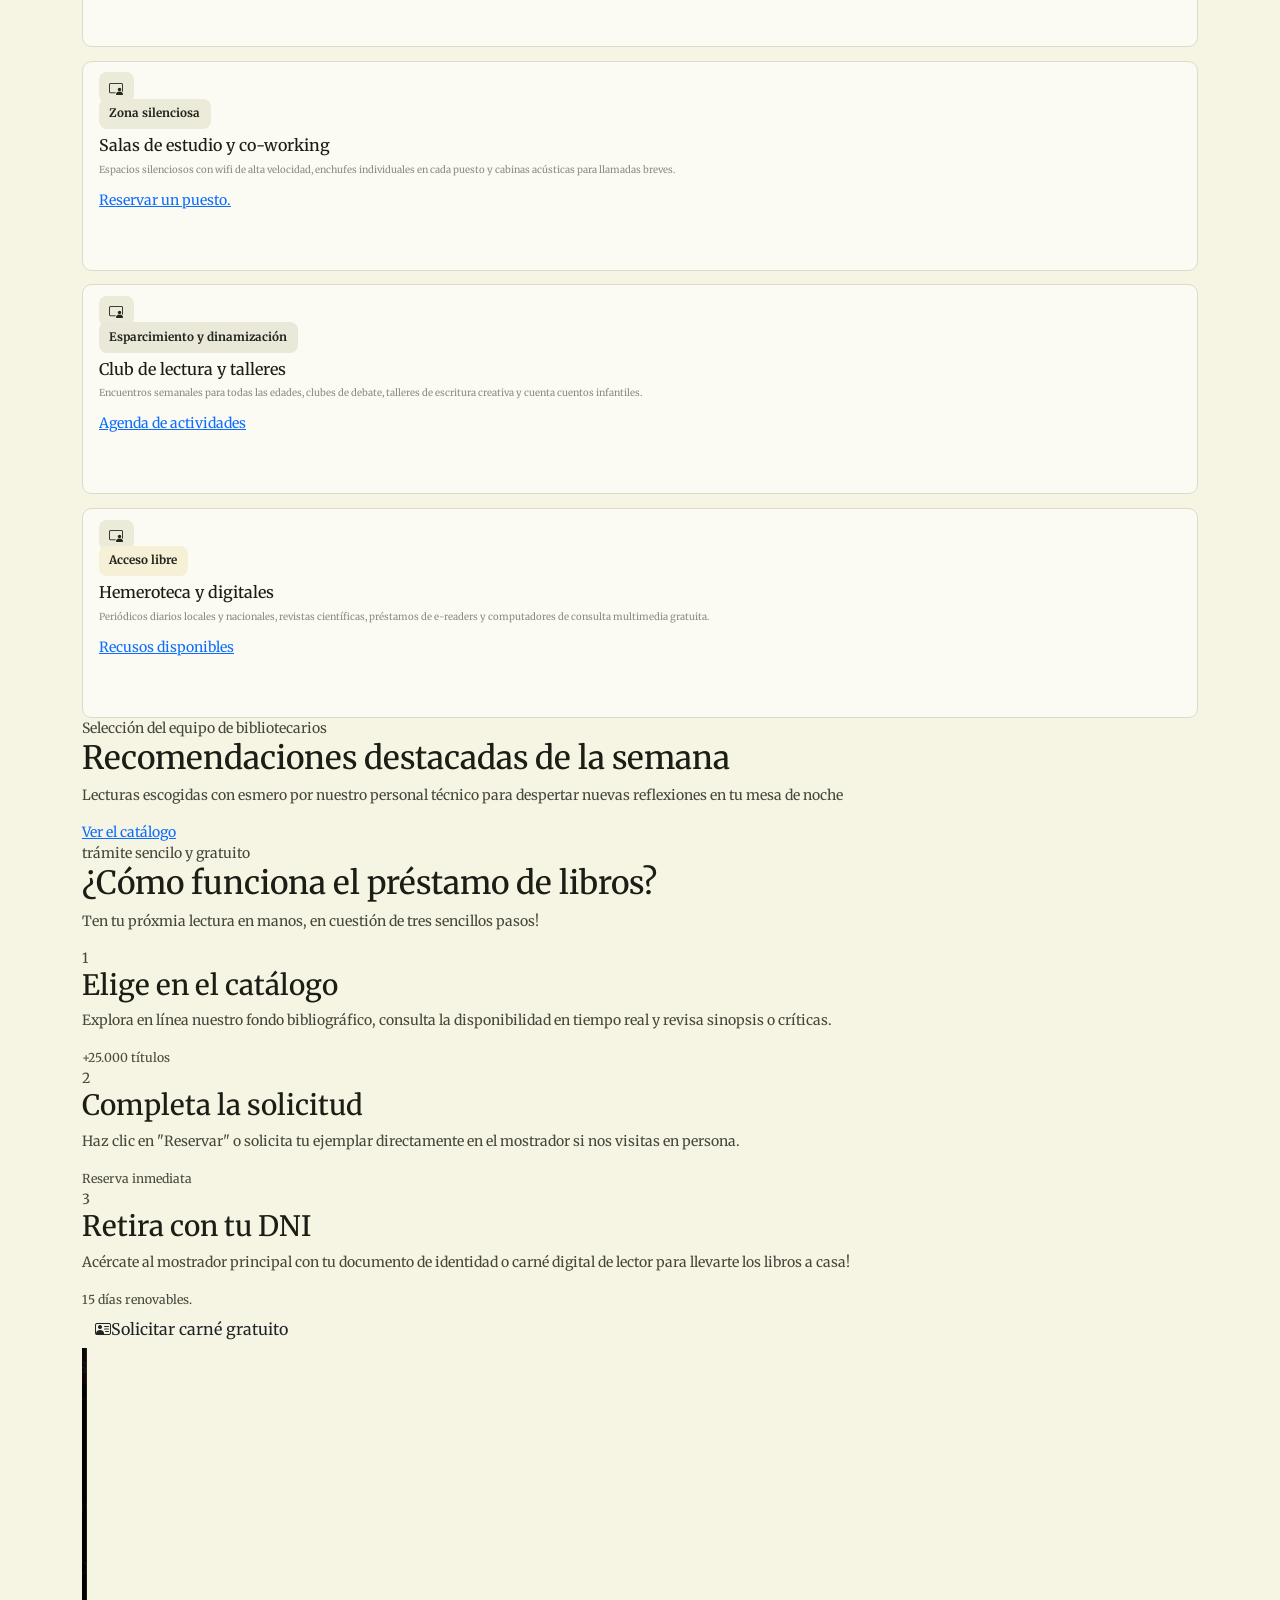
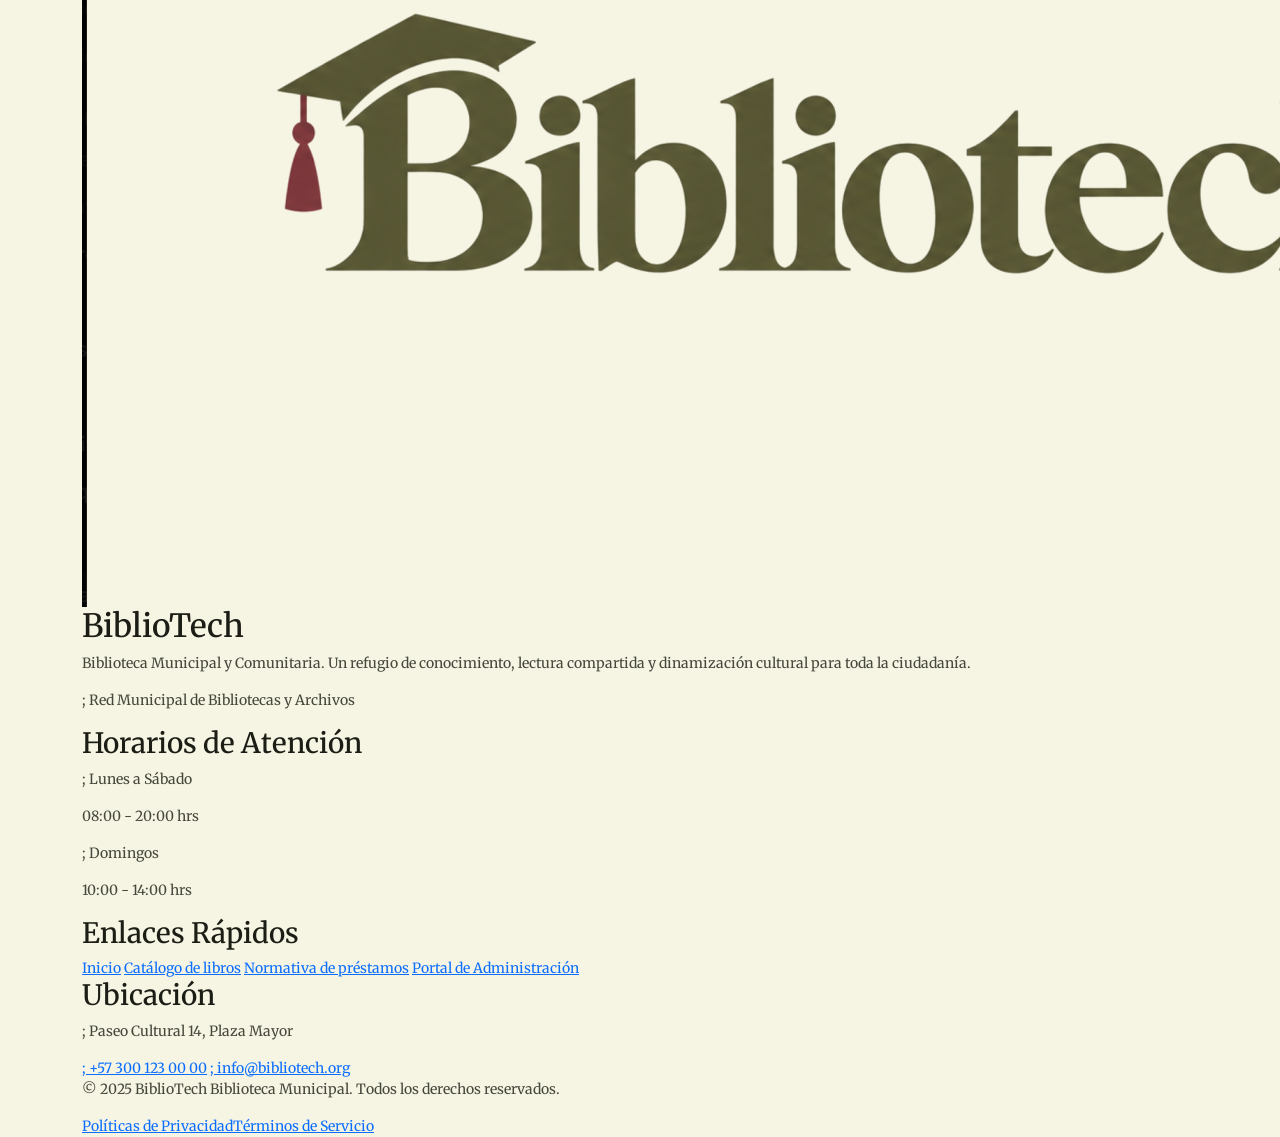
==== commit ff6d7a90: "feat:cambios perdidos de antesss :c" ====
--- a/index.html
+++ b/index.html
@@ -114,10 +114,22 @@
             </form>
 
             <div class="descubrir">
-                <a href="#recomendaciones"><span><small>Destacado</small>Mundos infinitos</span></a>
-                <a href="#recomendaciones"><span><small>Novedad</small>Ficción actual</span></a>
-                <a href="#recomendaciones"><span><small>Archivo</small>Ciencia y saber</span></a>
-                <a href="#servicios"><span><small>Talleres</small>Club de lectura</span></a>
+                <a href="#recomendaciones">
+                    <h3>Mundos infinitos</h3>
+                    <p>Destacado</p>
+                </a>
+                <a href="#recomendaciones">
+                    <h3>Ficción actual</h3>
+                    <p>Novedad</p>
+                </a>
+                <a href="#recomendaciones">
+                    <h3>Ciencia y saber</h3>
+                    <p>Archivo</p>
+                </a>
+                <a href="#servicios">
+                    <h3>Club de lectura</h3>
+                    <p>Talleres</p>
+                </a>
             </div>           
         </section>
 
@@ -130,23 +142,23 @@
                 </div>
                 <h2>Horarios y disponibilidad semanal</h2>
                 <p>Consulta los horarios de atención y nuestros servicios de préstamo.</p>
-                <ul>
-                    <li>
-                        <span>
+                <ul class="list-unstyled d-flex flex-column gap-4 p-0 mb-0">
+                    <li class="d-flex justify-content-between align-items-center gap-3">
+                        <span class="d-flex flex-column">
                             <strong>Lunes a Viernes</strong>
                             <small>Jornada completa y salas</small>
                         </span>
                         <strong>08:00 - 20:00</strong>
                     </li>
-                    <li>
-                        <span>
+                    <li class="d-flex justify-content-between align-items-center gap-3">
+                        <span class="d-flex flex-column">
                             <strong>Sábados</strong>
                             <small>Préstamos y actividades familiares</small>
                         </span>
                         <strong>09:00 - 18:00</strong>
                     </li>
-                    <li>
-                        <span>
+                    <li class="d-flex justify-content-between align-items-center gap-3">
+                        <span class="d-flex flex-column">
                             <strong>Domingos y festivos</strong>
                             <small>Lectura y hemeroteca</small>
                         </span>
--- a/css/index.css
+++ b/css/index.css
@@ -1,5 +1,8 @@
 @import url(./base.css);
 
+:root {
+    --verde-claro: #c8cd8b;
+}
 *{
     box-sizing: border-box;
 }
@@ -209,66 +212,53 @@
 
 .descubrir {
     margin: 2rem auto;
-    display:grid;
-    grid-template-columns: repeat(4, minmax(0, 1fr));
+    display: grid;
+    grid-template-columns: repeat(2, minmax(0, 1fr));
+    gap: 0.5rem;
     width: min(800px, 95%);
-    border-radius: 99px;
-    background: linear-gradient(var(--fondo-etiquetas), var(--fondo-general));
-    padding: 0.5rem 0.2rem;
-}
-
-.descubrir article{
-    width: 100%;
-    text-align: center;
-}
-.descubrir article h3 {
+    border-radius: 1.25rem;
+    background: var(--fondo-etiquetas);
+    padding: 0.65rem;
+}
+
+.descubrir a {
     display: flex;
-    align-items: center;
-    gap: 0.5rem;
-    padding: 0.3rem 0.65rem;
-    color: var(--color-neutro);
-    font-size: medium;
-    color: var(--boton-principal);
-    justify-content: center;
-    margin-inline: auto;
-}
-
-.descubrir article h3:hover {
-    display: flex;
-    align-items: center;
-    gap: 0.5rem;
-    padding: 0.3rem 0.65rem;
-    color: var(--color-neutro);
-    font-size: small;
-    color: var(--boton-principal-texto);
-    background-color: var(--boton-principal);
-    width: 100px;
-    border-radius: 999px;
-    transition: 1s;
-}
-
-.descubrir article a {
-    display:block;
+    flex-direction: column;
+    gap: 0.2rem;
+    min-width: 0;
+    padding: 0.75rem 1rem;
+    border-radius: 0.85rem;
+    background: var(--fondo-tarjetas);
+    color: var(--texto-titulos);
     text-decoration: none;
-}
-
-.descubrir article a:hover h3 {
-    width: 100px;
-    justify-content: center;
-}
-
-.descubrir article p {
-    display: flex;
-    align-items: center;
-    gap: 0.5rem;
-    padding: 0.3rem 0.65rem;
-    color: var(--color-neutro);
-    font-size: 0.5rem;
-    color: var(--boton-principal);
-    margin-top: -0.5rem;
-    justify-content: center;
-}
-
+    transition: background-color 0.2s ease, transform 0.2s ease;
+}
+
+.descubrir a:hover {
+    background: var(--fondo-general);
+    transform: translateY(-2px);
+}
+
+.descubrir a:focus-visible {
+    outline: 2px solid var(--indicador-activo);
+    outline-offset: 2px;
+}
+
+.descubrir h3 {
+    margin: 0;
+    font-size: 1rem;
+    line-height: 1.35;
+}
+
+.descubrir p {
+    margin: 0;
+    color: var(--texto-secundario);
+    font-size: 0.7rem;
+    letter-spacing: 0.06em;
+    text-transform: uppercase;
+}
+
+/*SECCIÓN DE INFORMACIÓNNNNNNNNNNNNNN*/
 .info {
     display:grid;
     grid-template-columns: repeat(2, minmax(0,1fr));
@@ -278,13 +268,47 @@
     margin-bottom: 3rem;
 }
 
-/*SECCIÓN DE INFORMACIÓNNNNNNNNNNNNNN*/
 .info-card {
     min-width: 0;
     padding: 1rem;
-    box-shadow: 0 0 0.12rem 0.2rem var(--borde);/*VOY AQUIIIIII*/
+    box-shadow: 0 0 0.12rem 0.3rem var(--borde);
     border: none;
     border-radius: 0.8rem;
+    background: var(--fondo-inputs);
+}
+
+.info-card .card-atencion-superior, .card-d-ubicacion .titulito {
+    display: flex;
+    align-items: center;
+    justify-content: space-between;
+    font-size: 0.8rem;
+    font-weight: bold;
+}
+
+.info-card .titulito {
+    text-transform: uppercase;
+    gap: 0.5rem;
+}
+
+.info-card .info-estatus {
+    padding: 0.3rem 0.6rem;
+    border-radius: 999px;
+    font-size: 0.8rem;
+    background: var(--verde-claro);
+}
+
+.info-card h2 {
+    margin: 1rem auto 1rem;
+}
+
+.info-card p {
+    color: var(--texto-secundario);
+    font-size: 0.8rem;
+    line-height: 1.45;
+}
+
+.card-atencion-inferior {
+    margin: 1.5rem auto 0.5rem;
 }
 
 /*SECCIÓN DE SERVICIOOOOOOOOOOOOOOOSSSS*/
@@ -362,4 +386,4 @@
     font-size: 0.6rem;
     line-height: 1.5;
     color: var(--texto-placeholder);
-}+}
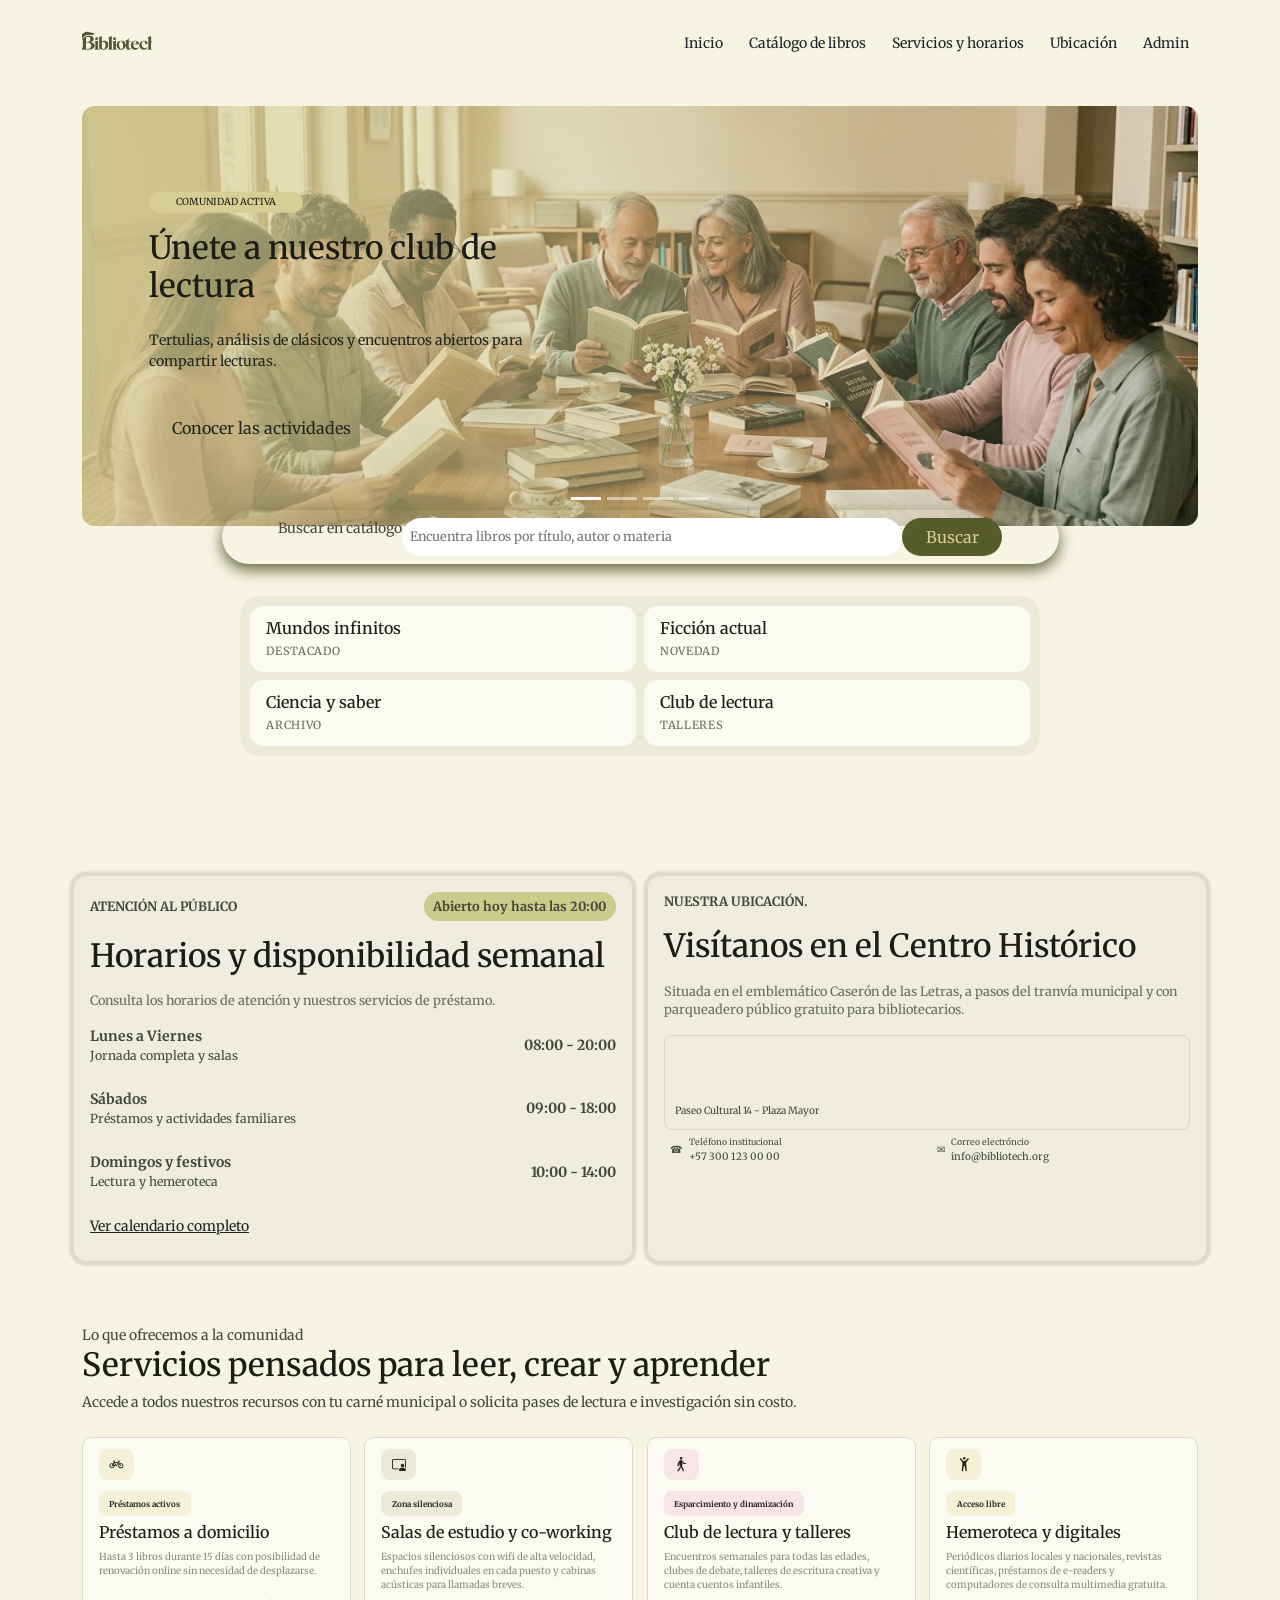
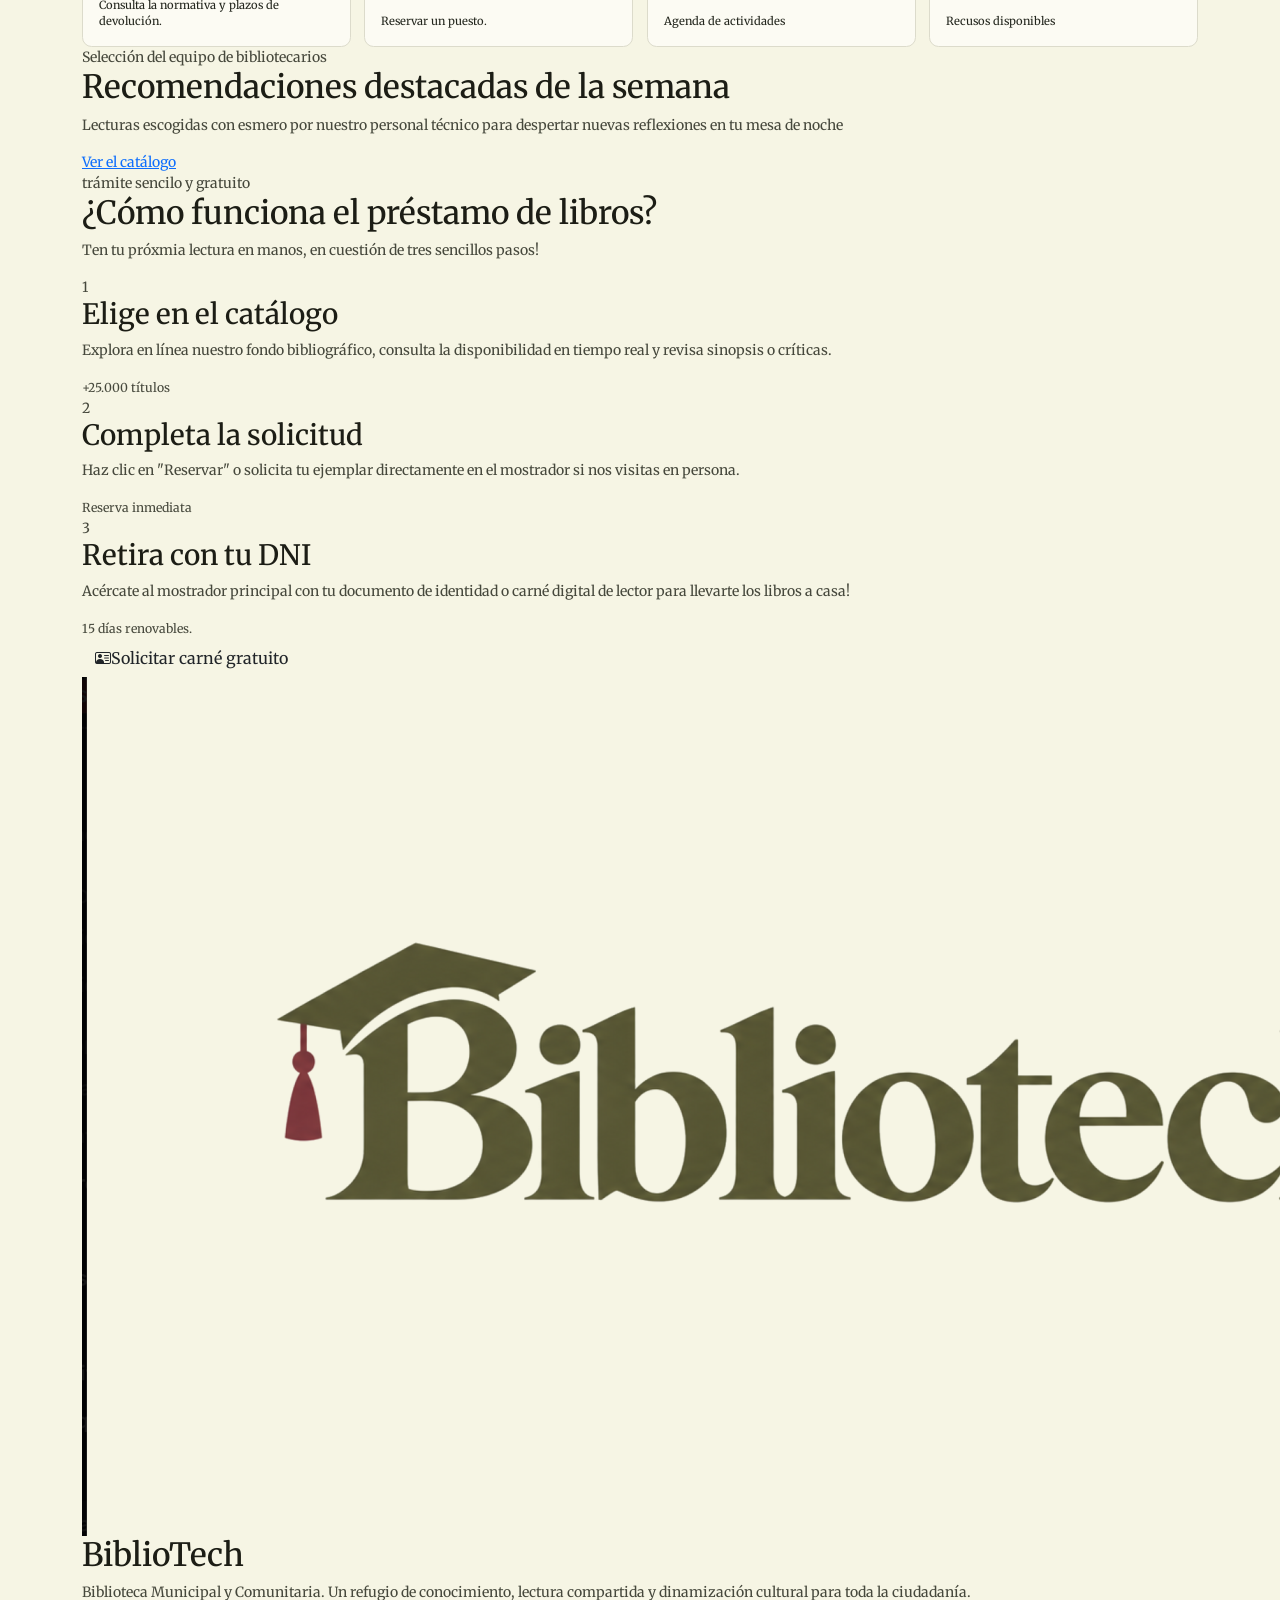
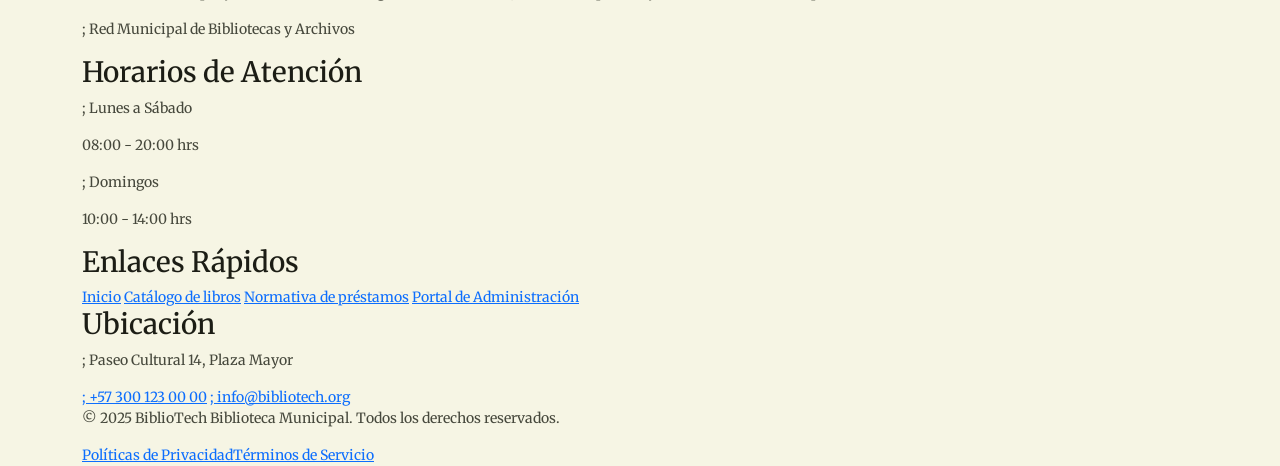
==== commit b88d91ac: "feat: actualización index" ====
--- a/index.html
+++ b/index.html
@@ -97,13 +97,13 @@
                 </div>
 
                 <button class="carousel-control-prev" type="button" data-bs-target="#carousel" data-bs-slide="prev">
-                    <span class="carrusel-prev-icon" aria-hidden="true"></span>
-                    <span class="escondido">Prev</span>
+                    <span class="caroursel-prev-icon" aria-hidden="true"></span>
+                    <span class="escondido"></span>
                 </button>
                 <button class="carousel-control-next" type="button" data-bs-target="#carousel" data-bs-slide="next">
                     <!--los data-bs-target es lo que apunta a un parámetro u otro, por ejemplo, wn este caso estamos en la sección que genera el carrusel, al principio de la sección está el parámetro data-bs-RIDE con el atributo de carousel, los data-bs-target hacen como un href cuando se le pone el # y lo refieren al ride que funciona como un id de lo que se está haciendo, idk jekj-->
-                    <span class="carrusel-next-icon" aria-hidden="true"></span>
-                    <span class="escondido">Sig.</span>
+                    <span class="carousel-next-icon" aia-hidden="true"></span>
+                    <span class="escondido"></span>
                 </button>
             </div>
 
@@ -207,7 +207,7 @@
                         <!--AÑADIR UN MODAL CON NORMATIVA SIMULADAAAAAAAAAAAAAAAAAAAAAAAAAAAAAAAAAAAAAAAAAAAAAAAAAAAAAAAAAAAAAAAAAAAAAAAAAAAAAAAAAAAAAAAAAAAAAAAAAAAAAAAAAAAAAAAAAAAAAAAAAA-->
                     </article>
                     <article class="card-servicio">
-                        <span><i class="bi bi-person-video3"></i></span>
+                        <span><i class="bi bi-person-walking"></i></span>
                         <span class="titulito-servicios tag-rosadito">Esparcimiento y dinamización</span>
                         <h3>Club de lectura y talleres</h3>
                         <p>Encuentros semanales para todas las edades, clubes de debate, talleres de escritura creativa y cuenta cuentos infantiles.</p>
@@ -215,7 +215,7 @@
                         <!--AÑADIR UN MODAL CON NORMATIVA SIMULADAAAAAAAAAAAAAAAAAAAAAAAAAAAAAAAAAAAAAAAAAAAAAAAAAAAAAAAAAAAAAAAAAAAAAAAAAAAAAAAAAAAAAAAAAAAAAAAAAAAAAAAAAAAAAAAAAAAAAAAAAA-->
                     </article>      
                     <article class="card-servicio">
-                        <span><i class="bi bi-person-video3"></i></span>
+                        <span><i class="bi bi-person-arms-up"></i></span>
                         <span class="titulito-servicios tag-nice">Acceso libre</span>
                         <h3>Hemeroteca y digitales</h3>
                         <p>Periódicos diarios locales y nacionales, revistas científicas, préstamos de e-readers y computadores de consulta multimedia gratuita.</p>
--- a/css/index.css
+++ b/css/index.css
@@ -2,6 +2,7 @@
 
 :root {
     --verde-claro: #c8cd8b;
+    --rosado-claro: #f8e5e6;
 }
 *{
     box-sizing: border-box;
@@ -307,15 +308,57 @@
     line-height: 1.45;
 }
 
-.card-atencion-inferior {
+.card-atencion-inferior a{
+    color: var(--color-neutro);
+    display: flex;
+    flex-wrap: wrap;
     margin: 1.5rem auto 0.5rem;
+}
+
+.contenedor-mapa {
+    display: flex;
+    min-height: 95px;
+    align-items: end;
+    gap: 0.35rem;
+    margin-top: 0.6rem;
+    padding: 0.6rem;
+    border: 1px solid #d5d8c8;
+    border-radius: 0.5rem;
+    background-image: url(./img/ubicacion-libr.png);
+    color: var(--olive);
+    font-size: 0.62rem;
+}
+
+.contacto {
+    display: grid;
+    grid-template-columns: repeat(2, minmax(0, 1fr));
+    gap: 0.4rem;
+}
+
+.contacto a {
+    display: flex;
+    min-width: 0;
+    align-items: center;
+    gap: 0.4rem;
+    padding: 0.4rem;
+    border-radius: 0.4rem;
+    background: var(--surface);
+    color: var(--ink);
+    font-size: 0.63rem;
+    text-decoration: none;
+}
+
+.contacto small {
+    display: block;
+    color: var(--muted);
+    font-size: 0.54rem;
 }
 
 /*SECCIÓN DE SERVICIOOOOOOOOOOOOOOOSSSS*/
 
 .tarjetas-servicios {
     display:grid;
-    grid-template-columns: repeat(4, minmax (0, 1fr));
+    grid-template-columns: repeat(4, minmax(0, 1fr));
     gap: 0.85rem;
     margin-top: 1.5rem;
 }
@@ -356,10 +399,10 @@
     color: var(--color-neutro);
 }
 
-.bi.bi-person-raised-hand, .titulito-servicios.tag-rosadito {
+.bi.bi-person-walking, .titulito-servicios.tag-rosadito {
     padding: 0.4rem 0.65rem;
     border-radius: 0.5rem;
-    background: var(--fondo-panel-lateral);
+    background: var(--rosado-claro);
     color: var(--color-neutro);
 }
 
@@ -371,7 +414,8 @@
 }
 
 .titulito-servicios {
-    font-size: smaller;
+    font-size: 0.5rem;
+    margin-top: 1rem;
     font-weight: bold;
 }
 
@@ -387,3 +431,10 @@
     line-height: 1.5;
     color: var(--texto-placeholder);
 }
+
+.card-servicio a {
+    text-decoration: none;
+    font-size: 0.7rem;
+    color: var(--color-neutro);
+    margin-top: auto;
+}
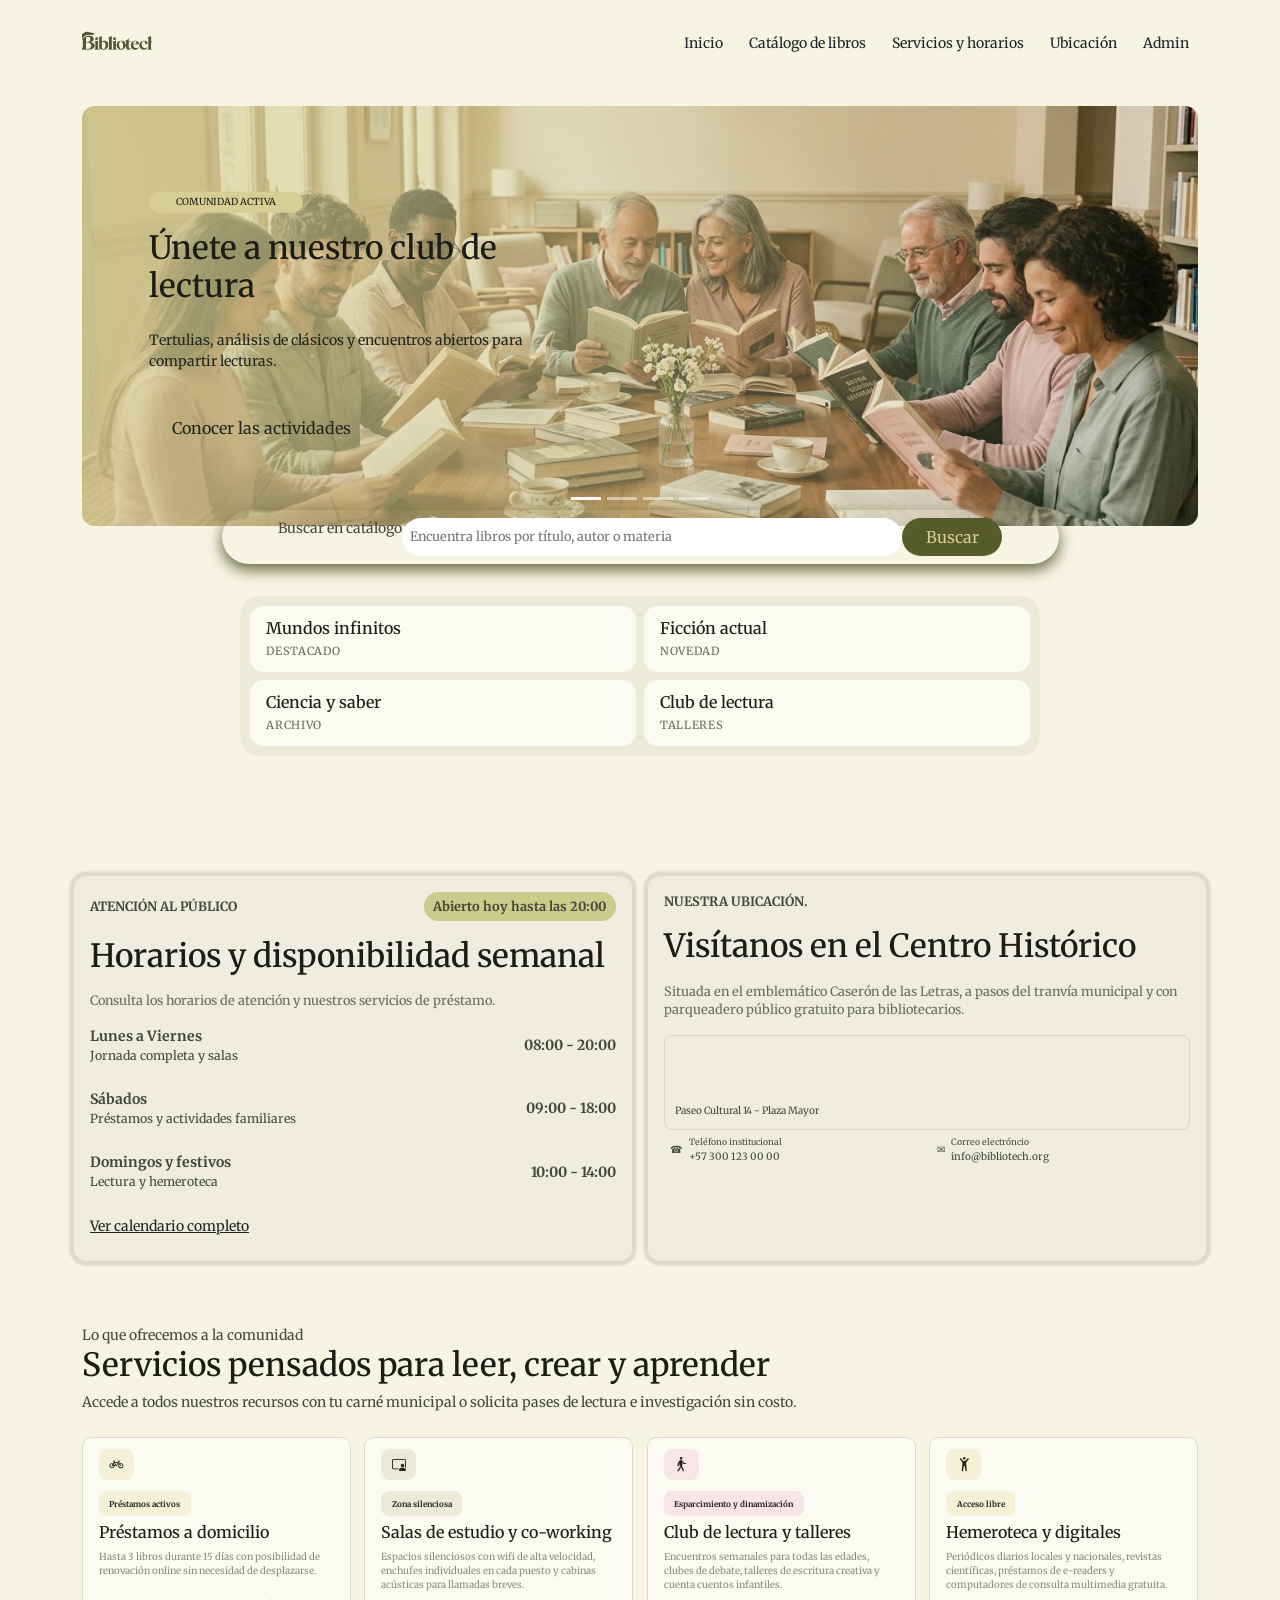
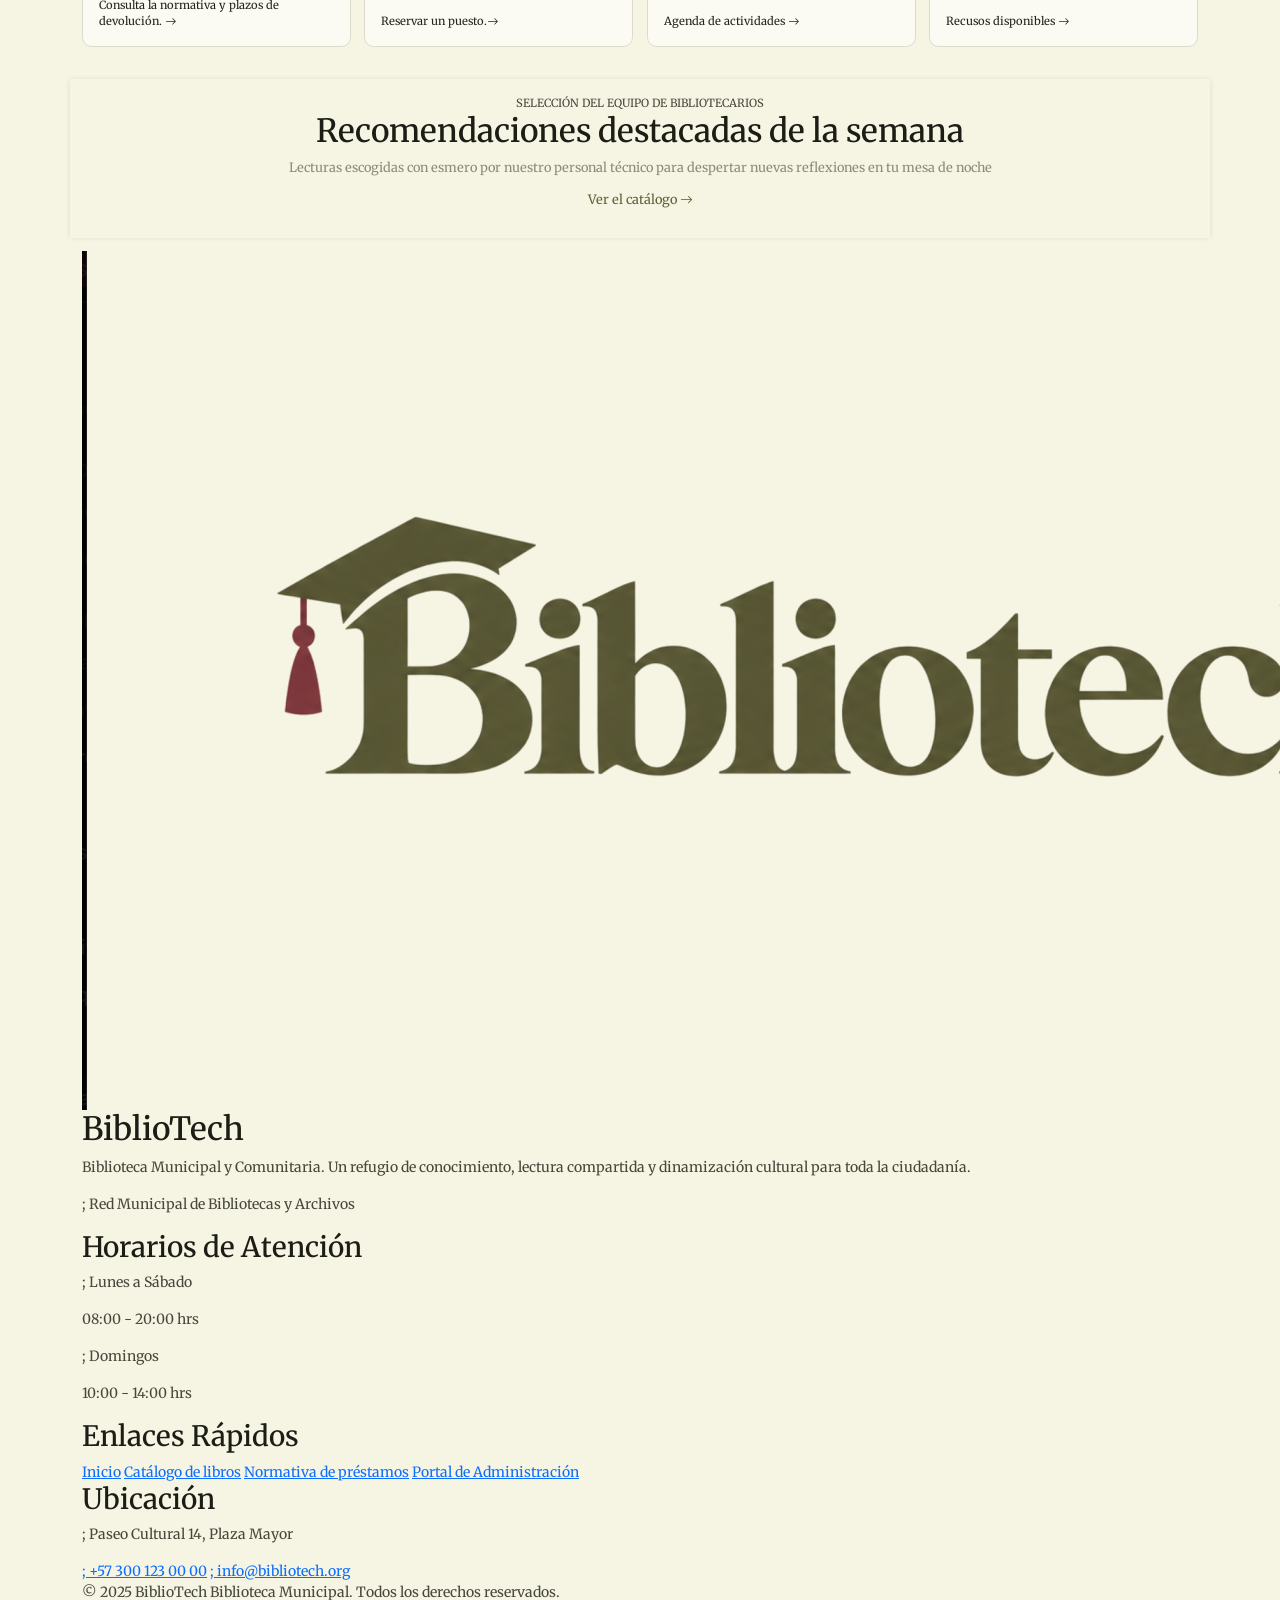
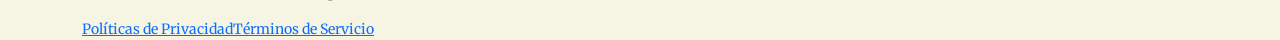
==== commit e3ead372: "feat: estilos añadidos" ====
--- a/index.html
+++ b/index.html
@@ -195,7 +195,7 @@
                         <span class="titulito-servicios tag-verde">Préstamos activos</span>
                         <h3>Préstamos a domicilio</h3>
                         <p>Hasta 3 libros durante 15 días con posibilidad de renovación online sin necesidad de desplazarse.</p>
-                        <a href="#">Consulta la normativa y plazos de devolución.</a>
+                        <a href="#">Consulta la normativa y plazos de devolución. <i class="bi bi-arrow-right"></i></a>
                         <!--AÑADIR UN MODAL CON NORMATIVA SIMULADAAAAAAAAAAAAAAAAAAAAAAAAAAAAAAAAAAAAAAAAAAAAAAAAAAAAAAAAAAAAAAAAAAAAAAAAAAAAAAAAAAAAAAAAAAAAAAAAAAAAAAAAAAAAAAAAAAAAAAAAAA-->
                     </article>
                     <article class="card-servicio">
@@ -203,7 +203,7 @@
                         <span class="titulito-servicios tag-amarillo">Zona silenciosa</span>
                         <h3>Salas de estudio y co-working</h3>
                         <p>Espacios silenciosos con wifi de alta velocidad, enchufes individuales en cada puesto y cabinas acústicas para llamadas breves.</p>
-                        <a href="#">Reservar un puesto.</a>
+                        <a href="#">Reservar un puesto.<i class="bi bi-arrow-right"></i></a>
                         <!--AÑADIR UN MODAL CON NORMATIVA SIMULADAAAAAAAAAAAAAAAAAAAAAAAAAAAAAAAAAAAAAAAAAAAAAAAAAAAAAAAAAAAAAAAAAAAAAAAAAAAAAAAAAAAAAAAAAAAAAAAAAAAAAAAAAAAAAAAAAAAAAAAAAA-->
                     </article>
                     <article class="card-servicio">
@@ -211,7 +211,7 @@
                         <span class="titulito-servicios tag-rosadito">Esparcimiento y dinamización</span>
                         <h3>Club de lectura y talleres</h3>
                         <p>Encuentros semanales para todas las edades, clubes de debate, talleres de escritura creativa y cuenta cuentos infantiles.</p>
-                        <a href="#">Agenda de actividades</a>
+                        <a href="#">Agenda de actividades <i class="bi bi-arrow-right"></i></a>
                         <!--AÑADIR UN MODAL CON NORMATIVA SIMULADAAAAAAAAAAAAAAAAAAAAAAAAAAAAAAAAAAAAAAAAAAAAAAAAAAAAAAAAAAAAAAAAAAAAAAAAAAAAAAAAAAAAAAAAAAAAAAAAAAAAAAAAAAAAAAAAAAAAAAAAAA-->
                     </article>      
                     <article class="card-servicio">
@@ -219,7 +219,7 @@
                         <span class="titulito-servicios tag-nice">Acceso libre</span>
                         <h3>Hemeroteca y digitales</h3>
                         <p>Periódicos diarios locales y nacionales, revistas científicas, préstamos de e-readers y computadores de consulta multimedia gratuita.</p>
-                        <a href="#">Recusos disponibles</a>
+                        <a href="#">Recusos disponibles <i class="bi bi-arrow-right"></i></a>
                         <!--AÑADIR UN MODAL CON NORMATIVA SIMULADAAAAAAAAAAAAAAAAAAAAAAAAAAAAAAAAAAAAAAAAAAAAAAAAAAAAAAAAAAAAAAAAAAAAAAAAAAAAAAAAAAAAAAAAAAAAAAAAAAAAAAAAAAAAAAAAAAAAAAAAAA-->
                     </article>              
                 </div>
@@ -232,10 +232,10 @@
                 <h2>Recomendaciones destacadas de la semana</h2>
                 <p>Lecturas escogidas con esmero por nuestro personal técnico para despertar nuevas reflexiones en tu mesa de noche</p>
             </div>
-            <a href="./pages/catalgo.html" class="link">Ver el catálogo</a>
+            <a href="./pages/catalgo.html" class="link">Ver el catálogo <i class="bi bi-arrow-right"></i></a>
         </section>
 
-        <section class="container prestamos">
+        <!--<section class="container prestamos">
             <span class="titulito">trámite sencilo y gratuito</span>
             <h2>¿Cómo funciona el préstamo de libros?</h2>
             <p>Ten tu próxmia lectura en manos, en cuestión de tres sencillos pasos!</p>
@@ -257,7 +257,7 @@
                 </article>
             </div>
             <a href="#" class="btn primary-button"><i class="bi bi-person-vcard"></i>Solicitar carné gratuito</a>
-        </section>
+        </section>-->
     </main>
 
     <!--ARREGLAR ESTE FOOTER PARA QUE QUEDE LINDOOOOOOOOOOOOO-->
--- a/css/index.css
+++ b/css/index.css
@@ -437,4 +437,41 @@
     font-size: 0.7rem;
     color: var(--color-neutro);
     margin-top: auto;
-}+}
+
+/*SECCIÓN DE RECOMENDACIONESSSSSSSS*/
+.container.recomendaciones {
+    display:flex;
+    flex-direction: column;
+    align-items: center;
+    text-align: center;
+    margin: 2rem auto 0.8rem;
+    box-shadow: 0 0.2px 5px var(--borde);
+    padding: 1rem;
+}
+
+.container.recomendaciones .titulito {
+    text-transform: uppercase;
+    color: var(--texto-parrafos);
+    font-size: 0.7rem;
+    gap: 0.2rem;
+}
+
+.container.recomendaciones p {
+    margin-bottom: 0.8rem;
+    font-size: 0.8rem;
+    line-height: 1.5;
+    color: var(--texto-placeholder);
+}
+
+.container.recomendaciones a {
+    text-decoration: none;
+    margin-bottom: 0.8rem;
+    font-size: 0.8rem;
+    line-height: 1.5;
+    color: var(--indicador-activo);
+}
+
+/* SECCIÓN DE PRÉSTAMOSSSSS*/
+
+/*FOOTER*/
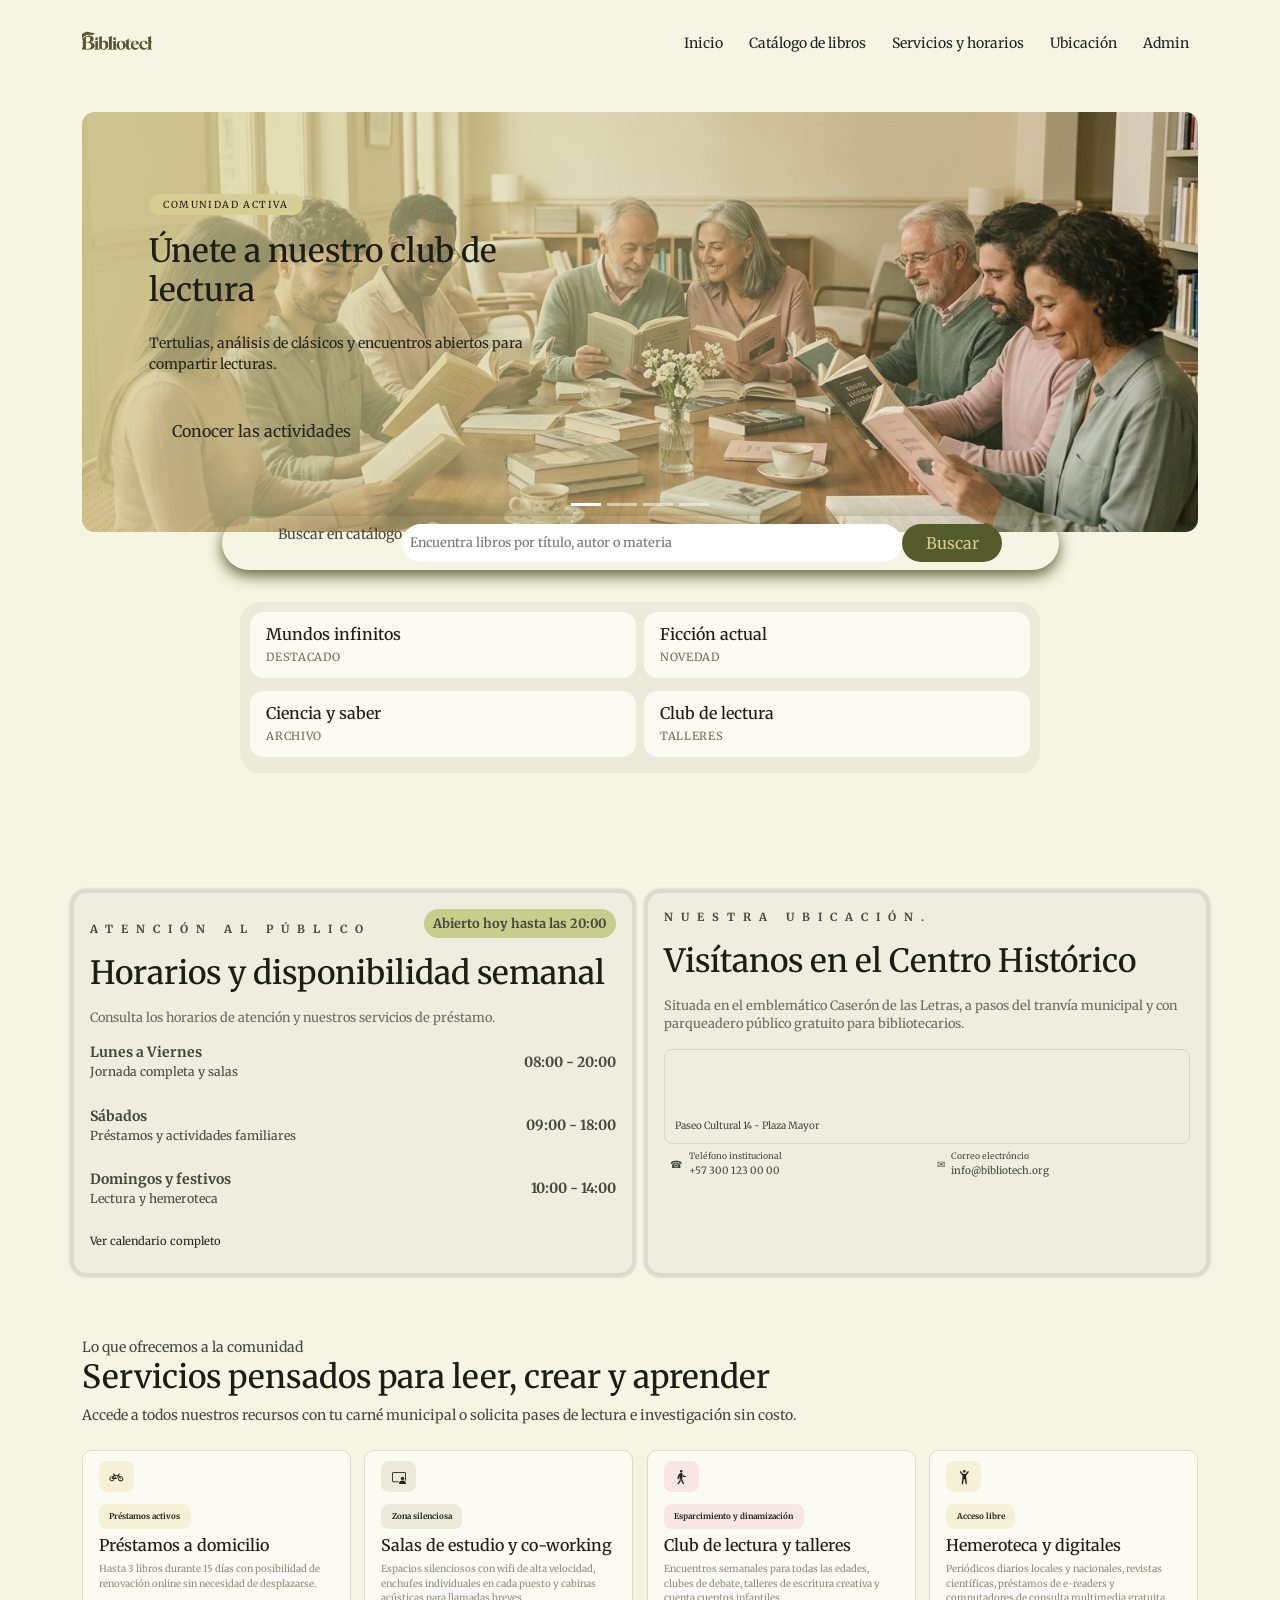
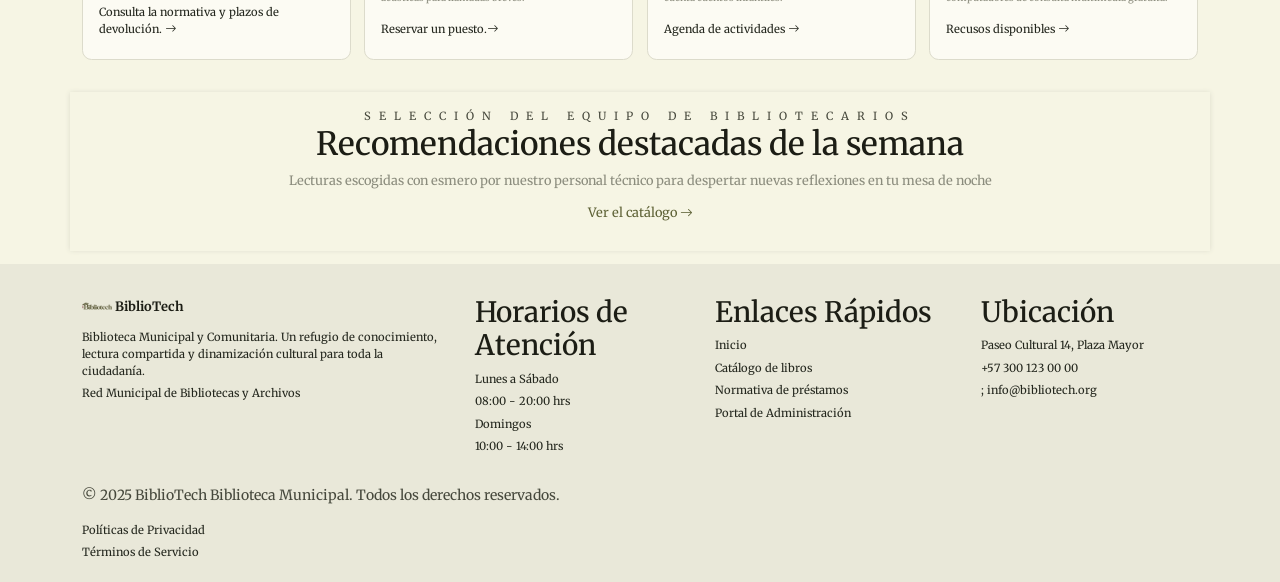
==== commit 57ed0edd: "styles: footer" ====
--- a/index.html
+++ b/index.html
@@ -268,15 +268,15 @@
                     <h2 class="footer-brand"><img src="./img/bibliotech_fondo_transparente.webp" alt=""> BiblioTech</h2>
                     <p>Biblioteca Municipal y Comunitaria. Un refugio de conocimiento, lectura compartida y dinamización cultural para toda la ciudadanía.</p>
                     <!--Incluir un iconito de check y luego la letra a continuación-->
-                    <p class="network-note">; Red Municipal de Bibliotecas y Archivos</p>
+                    <p class="network-note">Red Municipal de Bibliotecas y Archivos</p>
                 </div>
                 <div>
                     <h3>Horarios de Atención</h3>
                     <!--Iconito de reloj-->
-                    <p class="footer-label">; Lunes a Sábado</p>
+                    <p class="footer-label"> Lunes a Sábado</p>
                     <p>08:00 - 20:00 hrs</p>
                     <!--iconito de reloj dasi-->
-                    <p class="footer-label">; Domingos</p>
+                    <p class="footer-label"> Domingos</p>
                     <p>10:00 - 14:00 hrs</p>
                 </div>
                 <div>
@@ -289,9 +289,9 @@
                 <div>
                     <h3>Ubicación</h3>
                     <!--iconito de ubicación-->
-                    <p>; Paseo Cultural 14, Plaza Mayor</p>
+                    <p> Paseo Cultural 14, Plaza Mayor</p>
                     <!--iconito de teléfono-->
-                    <a href="tel:+573001230000">; +57 300 123 00 00</a>
+                    <a href="tel:+573001230000"> +57 300 123 00 00</a>
                     <!--iconito de mail-->
                     <a href="mailto:info@bibliotech.org">; info@bibliotech.org</a>
                 </div>
--- a/css/index.css
+++ b/css/index.css
@@ -116,6 +116,7 @@
     text-align: center;
     transform: translateY(-100%);
     color: var(--texto-titulos);
+    letter-spacing: 0.1rem;
 }
 
 #carousel .hero-contenido h2{
@@ -288,7 +289,11 @@
 
 .info-card .titulito {
     text-transform: uppercase;
-    gap: 0.5rem;
+    color: var(--texto-parrafos);
+    font-size: 0.7rem;
+    gap: 0.2rem;
+    letter-spacing: 0.5rem;
+    margin-top: auto;
 }
 
 .info-card .info-estatus {
@@ -455,6 +460,7 @@
     color: var(--texto-parrafos);
     font-size: 0.7rem;
     gap: 0.2rem;
+    letter-spacing: 0.5rem;
 }
 
 .container.recomendaciones p {
@@ -474,4 +480,42 @@
 
 /* SECCIÓN DE PRÉSTAMOSSSSS*/
 
-/*FOOTER*/+/*FOOTER*/
+footer.site-footer {
+    padding: 2rem 0 1rem;
+    background: var(--fondo-panel-lateral);
+}
+
+.footer-brand img {
+    width: 30px;
+    height: 22px;
+    object-fit: cover;
+    object-position: center 39%;
+}
+
+
+.footer-grid {
+    display: grid;
+    grid-template-columns: 2fr 1.15fr 1.3fr 1.2fr;
+    gap: 2rem;
+    padding-bottom: 1.5rem;
+}
+
+.footer-about h2 {
+    margin: 0 0 0.7rem;
+    font-size: 0.8rem;
+    font-weight: bold;
+}
+
+.footer-grid p, a {
+    display: block;
+    margin: 0 0 0.35rem;
+    color: var(--color-neutro);
+    font-size: 0.7rem;
+    line-height: 1.5;
+    text-decoration: none;
+}
+
+.footer-bottom {
+
+}
